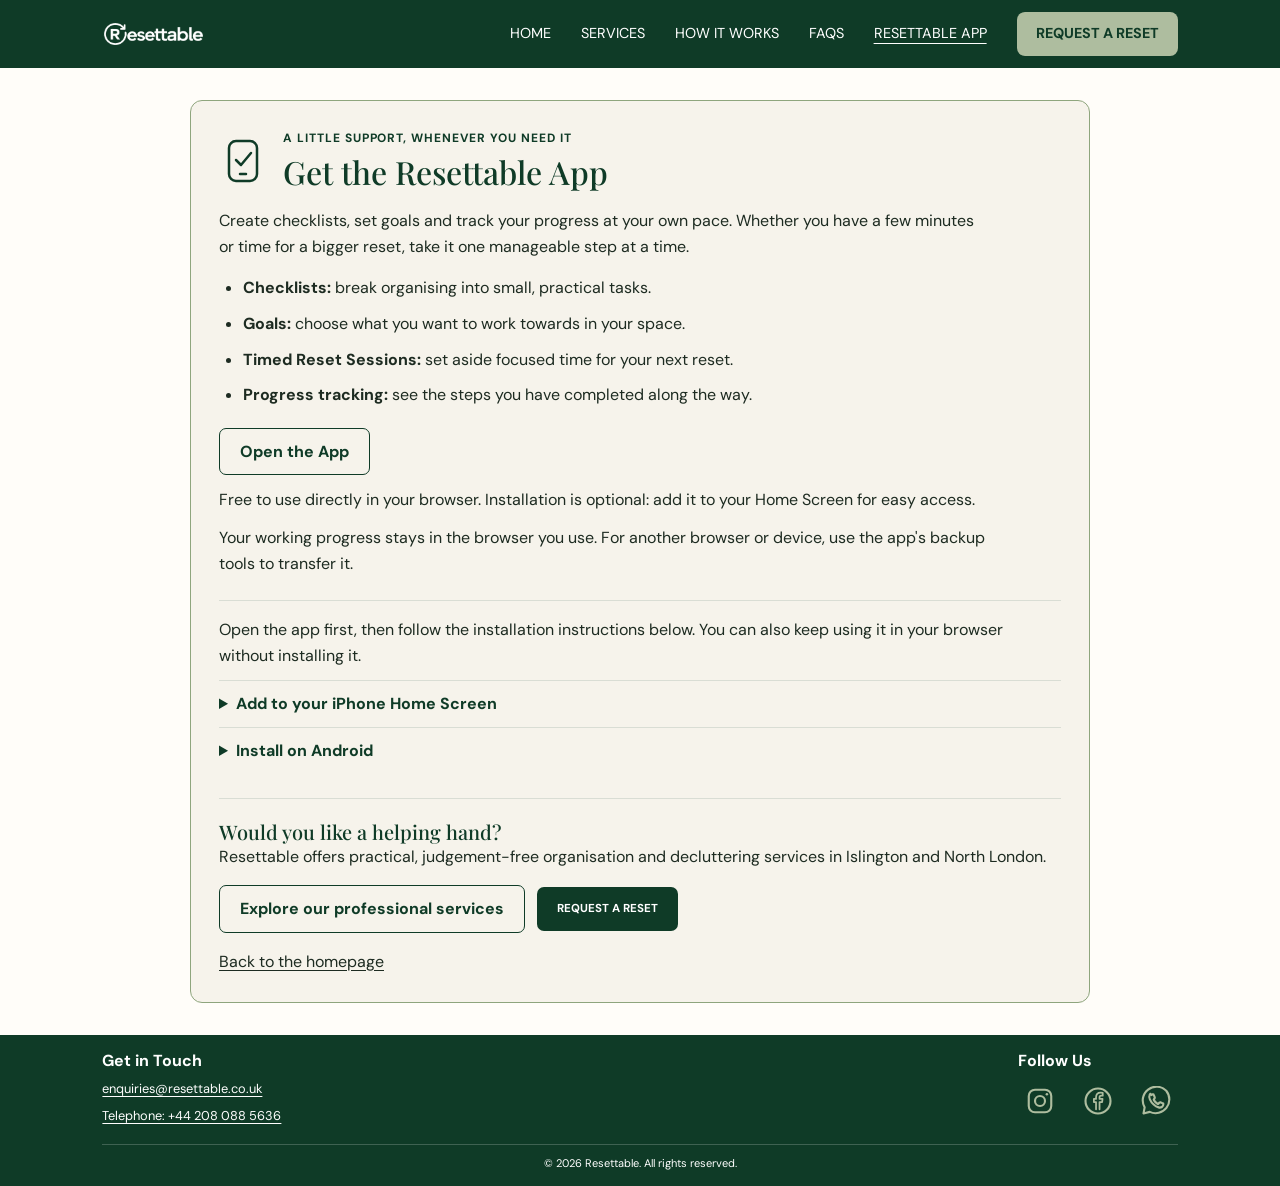
==== get-the-app.html @ 07053a89 "Complete Phase 4 website and app integration Preserve the original services homepage and Formspree e" ====
<!doctype html>
<html lang="en-GB">
<head>
  <meta charset="utf-8">
  <meta name="viewport" content="width=device-width, initial-scale=1">

  <link rel="icon" type="image/png" sizes="48x48" href="favicon-48.png">
  <link rel="icon" type="image/png" sizes="96x96" href="favicon-96.png">
  <link rel="icon" type="image/png" sizes="192x192" href="favicon-192.png">
  <link rel="apple-touch-icon" sizes="180x180" href="apple-touch-icon.png">
  <link rel="icon" type="image/png" href="favicon.png">
  <meta name="description" content="Create checklists, set goals, use timed Reset Sessions and track your progress. Use the free Resettable app in your browser or install it on your phone.">
  <meta name="theme-color" content="#123b27">
  <title>Get the Resettable App | Resettable</title>
  <link rel="canonical" href="https://resettable.co.uk/get-the-app.html">

  <link rel="preconnect" href="https://fonts.googleapis.com">
  <link rel="preconnect" href="https://fonts.gstatic.com" crossorigin>
  <link href="https://fonts.googleapis.com/css2?family=DM+Sans:wght@400;500;600;700&family=Playfair+Display:ital,wght@0,500;1,500&display=swap" rel="stylesheet">
  <link rel="stylesheet" href="styles.css?v=20261101-phase4-final">
  <noscript><style>
    .reveal{opacity:1;transform:none}
    @media(max-width:850px){
      .site-header{flex-wrap:wrap}
      .menu-toggle{display:none !important}
      .site-nav{position:static !important;transform:none !important;visibility:visible !important;pointer-events:auto !important;width:100% !important;max-width:none !important;height:auto !important;padding:12px 0 !important;box-shadow:none !important}
      .site-nav::before{display:none !important}
    }
  </style></noscript>
</head>

<body class="phase4-site page-app">
<a class="site-skip-link" href="#top">Skip to main content</a>
<header class="site-header">
  <a class="brand back-to-top" href="./" aria-label="Resettable home">
    <img src="assets/resettable-future-logo.png" alt="Resettable" class="future-brand-logo">
  </a>

  <button class="menu-toggle" type="button" aria-expanded="false" aria-controls="site-nav">Menu</button>

  <nav class="site-nav" id="site-nav">
    <a href="./">Home</a>
    <a href="./#services">Services</a>
    <a href="./#process">How it works</a>
    <a href="./#faq">FAQs</a>
    <a href="get-the-app.html" aria-current="page">Resettable App</a>
    <a class="nav-button" href="./#request">Request a Reset</a>
  </nav>
</header>
<main id="top" tabindex="-1">
  <section class="app-intro app-page" aria-labelledby="app-page-title">
    <div class="app-intro-heading">
      <svg class="app-intro-icon" viewBox="0 0 48 48" aria-hidden="true" focusable="false">
        <rect x="10" y="4" width="28" height="40" rx="7"></rect>
        <path d="m17 23 5 5 10-12M21 37h6"></path>
      </svg>
      <div>
        <p class="app-intro-eyebrow">A LITTLE SUPPORT, WHENEVER YOU NEED IT</p>
        <h1 id="app-page-title">Get the Resettable App</h1>
      </div>
    </div>
    <p>Create checklists, set goals and track your progress at your own pace. Whether you have a few minutes or time for a bigger reset, take it one manageable step at a time.</p>
    <ul class="app-benefits">
      <li><strong>Checklists:</strong> break organising into small, practical tasks.</li>
      <li><strong>Goals:</strong> choose what you want to work towards in your space.</li>
      <li><strong>Timed Reset Sessions:</strong> set aside focused time for your next reset.</li>
      <li><strong>Progress tracking:</strong> see the steps you have completed along the way.</li>
    </ul>
    <a class="app-intro-button" href="https://sinphz.github.io/resettable-app/">Open the App</a>
    <p>Free to use directly in your browser. Installation is optional: add it to your Home Screen for easy access.</p>
    <p>Your working progress stays in the browser you use. For another browser or device, use the app's backup tools to transfer it.</p>
    <div class="app-intro-install">
      <p class="app-intro-note">Open the app first, then follow the installation instructions below. You can also keep using it in your browser without installing it.</p>
      <details>
        <summary>Add to your iPhone Home Screen</summary>
        <ol>
          <li>Open the Resettable app in Safari.</li>
          <li>Tap Share (or open the relevant browser menu).</li>
          <li>Select Add to Home Screen.</li>
          <li>If available, enable Open as Web App, then tap Add.</li>
        </ol>
      </details>
      <details>
        <summary>Install on Android</summary>
        <ol>
          <li>Open the Resettable app in Chrome.</li>
          <li>Open the three-dot menu.</li>
          <li>Select Install app or Add to Home screen.</li>
          <li>Follow the on-screen instructions.</li>
        </ol>
      </details>
    </div>

    <div class="app-page-services">
      <h2>Would you like a helping hand?</h2>
      <p>Resettable offers practical, judgement-free organisation and decluttering services in Islington and North London.</p>
      <div class="app-intro-actions">
        <a class="app-intro-button" href="./#services">Explore our professional services</a>
        <a class="button dark-button" href="./#request">Request a Reset</a>
      </div>
      <a class="app-home-link" href="./">Back to the homepage</a>
    </div>
  </section>
</main>
<footer class="site-footer site-footer-contact">
  <div class="footer-columns">
    <div class="footer-contact">
      <h2>Get in Touch</h2>
      <p><a href="mailto:enquiries@resettable.co.uk">enquiries@resettable.co.uk</a></p>
      <p><a href="tel:+442080885636">Telephone: +44 208 088 5636</a></p>
    </div>
    <div class="footer-social">
      <h2>Follow Us</h2>
      <div class="social-icons">
        <a href="https://www.instagram.com/resettableco/" target="_blank" rel="noopener" aria-label="Instagram">
          <svg viewBox="0 0 24 24" aria-hidden="true">
            <rect x="3" y="3" width="18" height="18" rx="5"></rect>
            <circle cx="12" cy="12" r="4"></circle>
            <circle class="dot" cx="17.5" cy="6.5" r="1"></circle>
          </svg>
        </a>

        <a href="https://facebook.com/resettable" target="_blank" rel="noopener" aria-label="Facebook">
          <svg viewBox="0 0 24 24" aria-hidden="true">
            <circle cx="12" cy="12" r="10"></circle>
            <g transform="translate(2.1 2.1) scale(0.825)"><path d="M13.5 20v-7h2.5l.4-3h-2.9V8.4c0-.9.3-1.6 1.7-1.6H16.6V4.1c-.6-.1-1.3-.2-2-.2-2.7 0-4.5 1.6-4.5 4.6V10H8v3h2.1v7"></path></g>
          </svg>
        </a>

        <a href="https://wa.me/442080885636" target="_blank" rel="noopener" aria-label="WhatsApp">
          <svg viewBox="0 0 24 24" aria-hidden="true">
            <path d="M20.2 3.8A11 11 0 0 0 2.9 17.1L2 22l5-1.3A11 11 0 0 0 20.2 3.8Z"></path>
            <path d="M8.4 7.2c.2-.4.4-.5.8-.5h.5c.2 0 .4.1.5.4l.8 2c.1.3 0 .5-.1.7l-.6.8c-.2.2-.2.4 0 .7.7 1.2 1.7 2.2 2.9 2.9.3.2.5.2.7 0l.9-1c.2-.2.4-.3.7-.2l2 .9c.3.1.4.3.4.5 0 .4-.2 1.8-1.2 2.4-.7.4-1.6.6-2.6.3-1-.3-2.4-.9-4-2.3-1.4-1.2-2.4-2.7-3-4.1-.6-1.3-.6-2.5-.3-3.2.2-.5.5-1 .6-1.3Z"></path>
          </svg>
        </a>
      </div>
    </div>
  </div>
  <p class="footer-copyright">© 2026 Resettable. All rights reserved.</p>
</footer>

<script src="script.js?v=20261101-phase4-final"></script>
</body>
</html>
---- styles.css ----
:root{
  --deep:#0f3b27;
  --sage:#8ea57d;
  --sage-light:#aebd9f;
  --cream:#f6f3eb;
  --paper:#fffdf9;
  --soft:#f2efe8;
  --ink:#1d2b21;
  --muted:#647066;
  --line:#d9ddd4;
  --shadow:0 14px 36px rgba(29,43,33,.08);
}

*{box-sizing:border-box}
html{scroll-behavior:smooth}
body{margin:0;background:var(--paper);color:var(--ink);font-family:"DM Sans",sans-serif;line-height:1.5}
a{color:inherit;text-decoration:none}
img,svg{display:block}
button,input,select,textarea{font:inherit}
h1,h2,h3,p{margin-top:0}

/* Header */
.site-header{position:sticky;top:0;z-index:50;display:flex;align-items:center;justify-content:space-between;min-height:58px;padding:8px 8vw;background:var(--deep);color:#fff}
.brand-logo{width:82px;height:auto;filter:brightness(0) invert(1)}
.site-nav{display:flex;align-items:center;gap:24px;font-size:.72rem;text-transform:uppercase}
.nav-button{padding:9px 15px;border-radius:8px;background:var(--sage-light);color:var(--deep);font-weight:700}
.menu-toggle{display:none;border:0;background:none;color:#fff;font-weight:700}

/* Hero */
.hero{
  min-height:300px;
  display:flex;
  align-items:center;
  overflow:hidden;
  background:
    linear-gradient(90deg,rgba(246,243,235,.98) 0%,rgba(246,243,235,.95) 28%,rgba(246,243,235,.68) 46%,rgba(246,243,235,.16) 68%,rgba(246,243,235,0) 100%),
    url("hero-banner.jpg") center center / 100% 100% no-repeat;
}
.hero-copy{width:52%;padding-left:8vw;text-align:center}
.hero h1{max-width:470px;margin:0 auto 10px;font-family:"Playfair Display",serif;font-size:1.5rem;font-weight:500;line-height:1.18}
.hero h1 em{color:var(--deep);font-style:italic}
.hero p{max-width:330px;margin:0 auto 18px;font-size:.73rem}
.button{display:inline-flex;align-items:center;justify-content:center;padding:10px 20px;border:0;border-radius:7px;font-size:.72rem;font-weight:700;text-transform:uppercase;cursor:pointer}
.dark-button{background:var(--deep);color:#fff}
.light-button{background:var(--sage-light);color:var(--deep)}

/* Space cards */
.space-cards-wrap{padding:16px 8vw 26px;background:#fff}
.space-cards{display:grid;grid-template-columns:repeat(3,minmax(0,1fr));gap:16px;align-items:stretch}
.space-card{display:flex;flex-direction:column;height:100%;overflow:hidden;border-radius:9px;background:#fff;box-shadow:var(--shadow)}
.space-image{flex:0 0 135px;height:135px;background-position:center;background-size:cover}
.space-image.home{background-image:url("home-card.jpg")}
.space-image.outdoor{background-image:url("outdoor-card.jpg")}
.space-image.workspace{background-image:url("workspaces-card.jpg")}
.space-copy{display:flex;flex:1 1 auto;flex-direction:column;justify-content:center;min-height:88px;padding:13px 14px;background:var(--deep);color:#fff;text-align:center}
.space-copy h2{min-height:2.05em;display:flex;align-items:center;justify-content:center;margin:0 0 5px;color:#fff;font-size:.8rem;text-transform:uppercase}
.space-copy p{margin:0;font-size:.67rem}

/* What Resettable does */
.what-we-do{padding:20px 8vw 26px;background:var(--paper)}
.section-title{margin-bottom:18px;text-align:center}
.section-title.left{text-align:left}
.section-title h2{margin-bottom:0;font-size:.9rem;text-transform:uppercase;letter-spacing:.02em}
.what-grid{display:grid;grid-template-columns:repeat(4,minmax(0,1fr))}
.what-card{padding:10px 22px;text-align:center;border-right:1px solid var(--line)}
.what-card:last-child{border-right:0}
.line-icon{margin-bottom:8px;color:var(--sage);font-size:1.9rem}
.what-card h3{margin-bottom:5px;font-size:.7rem;text-transform:uppercase}
.what-card p{margin-bottom:0;font-size:.63rem}

/* Quick/full */
.reset-levels{padding:14px 8vw 10px;background:#fff}
.reset-level-grid{display:grid;grid-template-columns:repeat(2,minmax(0,1fr));gap:14px}
.reset-level-card{display:grid;grid-template-columns:54px 1fr;align-items:center;gap:15px;min-height:110px;padding:18px 22px;border:1.5px solid var(--sage);border-radius:8px;background:#fff}
.reset-level-icon{color:var(--sage);font-size:1.8rem;text-align:center}
.reset-level-card span{display:inline-block;margin-bottom:9px;padding:3px 11px;border-radius:999px;background:var(--sage);color:#fff;font-size:.63rem;font-weight:700;text-transform:uppercase}
.reset-level-card p{margin-bottom:0;font-size:.65rem}

/* CTA */
.cta-strip{display:grid;grid-template-columns:46px 1fr auto;align-items:center;gap:16px;margin:12px 8vw 0;padding:14px 22px;border-radius:8px;background:var(--deep);color:#fff}
.cta-icon{color:var(--sage-light);font-size:1.5rem;text-align:center}
.cta-strip h2{margin-bottom:2px;color:#fff;font-size:1rem;text-transform:uppercase}
.cta-strip p{margin-bottom:0;font-size:.65rem}

/* Process + FAQ */
.process-faq-wrap{display:grid;grid-template-columns:1.65fr .8fr;gap:28px;padding:24px 8vw 28px}
.process-steps{display:grid;grid-template-columns:repeat(4,minmax(0,1fr));gap:14px}
.process-step{display:grid;grid-template-columns:28px 1fr;gap:9px;align-items:start}
.process-step>span{display:grid;place-items:center;width:28px;height:28px;border-radius:50%;background:var(--sage);color:#fff;font-size:.67rem;font-weight:700}
.process-step h3{margin-bottom:3px;font-size:.63rem;text-transform:uppercase}
.process-step p{margin-bottom:0;font-size:.58rem}
.faq-column{padding-left:20px;border-left:1px solid var(--line)}
.faq-list details{padding:9px 0;border-top:1px solid var(--line)}
.faq-list details:last-child{border-bottom:1px solid var(--line)}
.faq-list summary{display:flex;justify-content:space-between;gap:10px;list-style:none;cursor:pointer;font-size:.62rem;font-weight:600}
.faq-list summary::-webkit-details-marker{display:none}
.faq-list summary::after{content:"⌄";color:var(--sage)}
.faq-list p{margin:7px 0 0;color:var(--muted);font-size:.58rem}

/* About + request */
.about-request{display:grid;grid-template-columns:1fr 1px 1fr;gap:30px;margin:0 8vw 16px;padding:26px 34px;border-radius:9px;background:var(--soft)}
.section-divider{background:var(--line)}
.eyebrow{margin-bottom:8px;font-size:.67rem;font-weight:700;text-transform:uppercase}
.about-panel h2{margin-bottom:10px;font-size:1rem}
.about-panel>p:not(.eyebrow){max-width:520px;color:var(--muted);font-size:.65rem}
.about-badges{display:flex;gap:28px;flex-wrap:wrap;margin-top:30px}
.badge{display:flex;gap:8px;align-items:flex-start;color:var(--deep);font-size:.63rem;font-weight:700;text-transform:uppercase}
.location-icon{width:18px;height:18px;flex:0 0 18px;fill:none;stroke:var(--deep);stroke-width:1.8;stroke-linecap:round;stroke-linejoin:round}
.request-intro{margin-bottom:14px;font-size:.63rem}
.reset-form{display:grid;gap:8px}
.form-row{display:grid;grid-template-columns:repeat(2,minmax(0,1fr));gap:8px}
.reset-form label{display:grid;gap:4px}
.reset-form label span{font-size:.54rem}
.reset-form input,.reset-form select,.reset-form textarea{width:100%;padding:7px 8px;border:1px solid var(--line);border-radius:3px;background:#fff;color:var(--ink);font-size:.62rem}
.submit-button{justify-self:start;margin-top:3px}
.social-icons{display:flex;gap:14px;margin-top:12px}
.social-icons a{display:grid;place-items:center;width:30px;height:30px}
.social-icons svg{width:30px;height:30px;fill:none;stroke:var(--deep);stroke-width:1.7;stroke-linecap:round;stroke-linejoin:round}
.social-icons .dot{fill:var(--deep);stroke:none}

/* Footer */
.site-footer{padding:11px 8vw;background:var(--deep);color:#fff;text-align:center}
.site-footer p{margin:0;font-size:.6rem}


/* Animation */
.reveal{opacity:0;transform:translateY(10px);transition:opacity .45s ease,transform .45s ease}
.reveal.visible{opacity:1;transform:none}

/* Tablet */
@media(max-width:850px){
  .site-nav{display:none;position:absolute;top:58px;left:0;right:0;flex-direction:column;align-items:flex-start;gap:12px;padding:16px 6vw;background:var(--deep)}
  .site-nav.open{display:flex}
  .menu-toggle{display:block}

  .hero{
    min-height:260px;
    background:
      linear-gradient(90deg,rgba(246,243,235,.98) 0%,rgba(246,243,235,.95) 30%,rgba(246,243,235,.66) 50%,rgba(246,243,235,.16) 72%,rgba(246,243,235,0) 100%),
      url("hero-banner.jpg") center center / 100% 100% no-repeat;
  }
  .hero-copy{width:55%;padding-left:6vw}
  .hero h1{font-size:1.34rem}
  .hero p{font-size:.66rem}

  .space-cards{grid-template-columns:repeat(3,minmax(0,1fr));gap:11px}
  .space-image{flex-basis:115px;height:115px}
  .space-copy{min-height:98px;padding:12px 10px 14px}
  .space-copy h2{font-size:.68rem}
  .space-copy p{font-size:.60rem;line-height:1.28}

  .what-grid{grid-template-columns:repeat(2,minmax(0,1fr))}
  .what-card{min-height:145px;padding:20px 16px;border-right:0;border-bottom:1px solid var(--line)}
  .what-card:nth-child(odd){border-right:1px solid var(--line)}
  .what-card:nth-last-child(-n+2){border-bottom:0}

  .process-faq-wrap{grid-template-columns:1fr}
  .faq-column{padding-left:0;border-left:0}
  .process-steps{grid-template-columns:repeat(2,minmax(0,1fr))}
  .about-request{grid-template-columns:1fr}
  .section-divider{width:100%;height:1px}
}

/* Phone */
@media(max-width:560px){
  .site-header{padding:8px 5vw}
  .brand-logo{width:76px}

  .hero{
    min-height:225px;
    background:
      linear-gradient(90deg,rgba(246,243,235,.98) 0%,rgba(246,243,235,.94) 34%,rgba(246,243,235,.62) 58%,rgba(246,243,235,.14) 80%,rgba(246,243,235,0) 100%),
      url("hero-banner.jpg") center center / 100% 100% no-repeat;
  }
  .hero-copy{width:58%;padding-left:5vw}
  .hero h1{max-width:235px;font-size:1.02rem;line-height:1.18}
  .hero p{max-width:205px;font-size:.56rem}
  .hero .button{padding:8px 13px;font-size:.6rem}

  .space-cards-wrap{padding-left:4vw;padding-right:4vw}
  .space-cards{grid-template-columns:repeat(3,minmax(0,1fr));gap:6px}
  .space-image{flex-basis:82px;height:82px}
  .space-copy{min-height:138px;padding:10px 7px 12px}
  .space-copy h2{min-height:2.35em;font-size:.52rem;line-height:1.12}
  .space-copy p{font-size:.46rem;line-height:1.28}

  .what-grid{grid-template-columns:repeat(4,minmax(0,1fr))}
  .what-card{min-height:auto;padding:7px 4px;border-right:1px solid var(--line);border-bottom:0}
  .what-card:last-child{border-right:0}
  .line-icon{font-size:1.3rem}
  .what-card h3{font-size:.5rem}
  .what-card p{font-size:.45rem;line-height:1.25}

  .reset-levels{padding-left:5vw;padding-right:5vw}
  .reset-level-grid{grid-template-columns:1fr}
  .reset-level-card{grid-template-columns:40px 1fr;min-height:auto;padding:14px 16px}

  .cta-strip{grid-template-columns:34px 1fr;margin-left:5vw;margin-right:5vw}
  .cta-strip .button{grid-column:1/-1;width:100%}

  .process-faq-wrap{padding-left:5vw;padding-right:5vw}
  .process-steps{grid-template-columns:repeat(2,minmax(0,1fr))}

  .about-request{margin-left:5vw;margin-right:5vw;padding:22px 20px}
  .form-row{grid-template-columns:1fr}
}

/* Dark mode */
@media(prefers-color-scheme:dark){
  :root{
    --deep:#0d2e1f;
    --sage:#9caf8c;
    --sage-light:#b9c8ab;
    --cream:#20271f;
    --paper:#171d18;
    --soft:#222a22;
    --ink:#f2efe8;
    --muted:#bdc5bb;
    --line:#374137;
  }
  body{color-scheme:dark}
  .site-header{background:var(--deep)}
  .hero{
    background:
      linear-gradient(90deg,rgba(32,39,31,.98) 0%,rgba(32,39,31,.94) 28%,rgba(32,39,31,.64) 46%,rgba(32,39,31,.16) 68%,rgba(32,39,31,0) 100%),
      url("hero-banner.jpg") center center / 100% 100% no-repeat;
  }
  .space-cards-wrap,.reset-levels{background:var(--paper)}
  .space-card{background:var(--paper)}
  .what-we-do{background:var(--paper)}
  .reset-level-card{background:var(--paper)}
  .process-faq-wrap{background:var(--paper)}
  .about-request{background:var(--soft)}
  .reset-form input,.reset-form select,.reset-form textarea{background:#f3f0e8;color:#1d2b21}
  .location-icon{stroke:var(--sage-light)}
  .social-icons svg{stroke:var(--sage-light)}
  .social-icons .dot{fill:var(--sage-light)}
}


/* Final section-order refinement */
.space-cards-wrap > .section-title,
.reset-levels > .section-title,
.what-we-do > .section-title{
  margin-bottom:18px;
}

.about-panel > p:not(.eyebrow){
  margin-bottom:10px;
}


/* Final About cleanup */
.about-signoff{
  margin-top:14px;
  color:var(--deep) !important;
  font-weight:700;
  font-size:.68rem !important;
}

@media(prefers-color-scheme:dark){
  .about-signoff{
    color:var(--sage-light) !important;
  }
}


/* Keep the About message calm and compact */
.about-panel h2{
  font-size:.82rem !important;
  line-height:1.35 !important;
  max-width:440px;
  margin-bottom:10px;
}

@media(max-width:850px){
  .about-panel h2{
    font-size:.78rem !important;
  }
}

@media(max-width:560px){
  .about-panel h2{
    font-size:.74rem !important;
    line-height:1.35 !important;
  }
}


/* Final About intro: same size as the sentence beneath it, but bold */
.about-panel h2{
  font-family:"DM Sans",sans-serif !important;
  font-size:.65rem !important;
  line-height:1.5 !important;
  font-weight:700 !important;
  max-width:520px !important;
  margin-bottom:10px !important;
}

@media(max-width:850px){
  .about-panel h2{
    font-size:.65rem !important;
  }
}

@media(max-width:560px){
  .about-panel h2{
    font-size:.65rem !important;
    line-height:1.5 !important;
  }
}


/* ===== FINAL RESPONSIVE HERO IMAGES =====
   Desktop stays exactly as it is.
   Tablet and phone use their own clean, text-free hero images so CSS no longer
   has to crop/zoom the desktop image.
*/

/* User's final About preference: same size/weight/colour as the following sentence */
.about-panel h2{
  color:var(--muted) !important;
  font-weight:400 !important;
}

/* Tablet only */
@media (min-width:561px) and (max-width:850px){
  .hero{
    background:
      linear-gradient(90deg,
        rgba(246,243,235,.98) 0%,
        rgba(246,243,235,.95) 29%,
        rgba(246,243,235,.68) 48%,
        rgba(246,243,235,.16) 70%,
        rgba(246,243,235,0) 100%),
      url("hero-tablet.jpg") center center / cover no-repeat !important;
  }
}

/* Phone only */
@media (max-width:560px){
  .hero{
    background:
      linear-gradient(90deg,
        rgba(246,243,235,.98) 0%,
        rgba(246,243,235,.95) 34%,
        rgba(246,243,235,.66) 55%,
        rgba(246,243,235,.16) 77%,
        rgba(246,243,235,0) 100%),
      url("hero-mobile.jpg") center center / cover no-repeat !important;
  }
}

/* Matching dark-mode treatments */
@media (prefers-color-scheme:dark) and (min-width:561px) and (max-width:850px){
  .hero{
    background:
      linear-gradient(90deg,
        rgba(32,39,31,.98) 0%,
        rgba(32,39,31,.94) 29%,
        rgba(32,39,31,.66) 48%,
        rgba(32,39,31,.16) 70%,
        rgba(32,39,31,0) 100%),
      url("hero-tablet.jpg") center center / cover no-repeat !important;
  }
}

@media (prefers-color-scheme:dark) and (max-width:560px){
  .hero{
    background:
      linear-gradient(90deg,
        rgba(32,39,31,.98) 0%,
        rgba(32,39,31,.94) 34%,
        rgba(32,39,31,.64) 55%,
        rgba(32,39,31,.16) 77%,
        rgba(32,39,31,0) 100%),
      url("hero-mobile.jpg") center center / cover no-repeat !important;
  }
}


/* Quick / Full Reset cards are clickable */
.reset-choice-link{
  color:inherit;
  cursor:pointer;
  transition:transform .2s ease, box-shadow .2s ease, background .2s ease;
}

.reset-choice-link:hover,
.reset-choice-link:focus-visible{
  transform:translateY(-3px);
  box-shadow:var(--shadow);
  outline:none;
}


/* ==========================================================
   RESETTABLE — LAUNCH POLISH
   ========================================================== */

/* 2. Desktop + tablet: all 3 space cards and image areas match exactly */
@media (min-width:561px) {
  .space-cards{
    align-items:stretch !important;
    grid-auto-rows:1fr !important;
  }

  .space-card{
    display:flex !important;
    flex-direction:column !important;
    height:100% !important;
  }

  .space-image{
    flex:0 0 135px !important;
    height:135px !important;
    min-height:135px !important;
  }

  .space-copy{
    flex:1 1 auto !important;
    min-height:104px !important;
    display:flex !important;
    flex-direction:column !important;
    justify-content:center !important;
  }

  .space-copy h2{
    min-height:2.2em !important;
    display:flex !important;
    align-items:center !important;
    justify-content:center !important;
  }
}

@media (min-width:561px) and (max-width:850px) {
  .space-image{
    flex-basis:115px !important;
    height:115px !important;
    min-height:115px !important;
  }

  .space-copy{
    min-height:112px !important;
  }

  .space-copy h2{
    min-height:2.35em !important;
  }
}

/* 3. Dark mode: trust/location details must remain visible */
@media (prefers-color-scheme:dark) {
  .about-badges,
  .about-badges .badge,
  .about-badges .badge span{
    color:var(--sage-light) !important;
  }

  .location-icon{
    stroke:var(--sage-light) !important;
  }
}

/* 4. Phone: use a much wider, pulled-back hero composition */
@media (max-width:560px) {
  .hero{
    background:
      linear-gradient(90deg,
        rgba(246,243,235,.98) 0%,
        rgba(246,243,235,.95) 34%,
        rgba(246,243,235,.64) 56%,
        rgba(246,243,235,.14) 78%,
        rgba(246,243,235,0) 100%),
      url("hero-mobile.jpg") center center / cover no-repeat !important;
  }
}

@media (prefers-color-scheme:dark) and (max-width:560px) {
  .hero{
    background:
      linear-gradient(90deg,
        rgba(32,39,31,.98) 0%,
        rgba(32,39,31,.94) 34%,
        rgba(32,39,31,.62) 56%,
        rgba(32,39,31,.14) 78%,
        rgba(32,39,31,0) 100%),
      url("hero-mobile.jpg") center center / cover no-repeat !important;
  }
}


/* ==========================================================
   FINAL DROP-IN OVERRIDES
   ========================================================== */

/* Final card images: full-width, matching, with the small white nip */
.space-image{
  background-size:cover !important;
  background-position:center !important;
  background-repeat:no-repeat !important;
  border-top:6px solid #fff !important;
}
.space-image.home{background-image:url("home-card.jpg") !important;}
.space-image.outdoor{background-image:url("outdoor-card.jpg") !important;}
.space-image.workspace{background-image:url("workspaces-card.jpg") !important;}

/* Desktop card images: show the new 2:1 images at their intended proportion */
@media (min-width:851px){
  .space-image{
    width:100% !important;
    height:auto !important;
    min-height:0 !important;
    flex:0 0 auto !important;
    aspect-ratio:2 / 1 !important;
  }
}

/* Tablet stays on the hero composition that already looked right */
@media (min-width:561px) and (max-width:850px){
  .hero{
    background:
      linear-gradient(90deg,
        rgba(246,243,235,.98) 0%,
        rgba(246,243,235,.95) 29%,
        rgba(246,243,235,.68) 48%,
        rgba(246,243,235,.16) 70%,
        rgba(246,243,235,0) 100%),
      url("hero-tablet.jpg") center center / cover no-repeat !important;
  }
}

/* Desktop matched to tablet scale */
@media (min-width:851px){
  .hero{
    background:
      linear-gradient(90deg,
        rgba(246,243,235,.98) 0%,
        rgba(246,243,235,.94) 31%,
        rgba(246,243,235,.62) 50%,
        rgba(246,243,235,.12) 70%,
        rgba(246,243,235,0) 100%),
      url("hero-desktop.jpg") center center / cover no-repeat !important;
  }
}

/* Final phone hero: same scale, more breathing room on right */
@media (max-width:560px){
  .hero{
    background:
      linear-gradient(90deg,
        rgba(246,243,235,.98) 0%,
        rgba(246,243,235,.94) 35%,
        rgba(246,243,235,.58) 57%,
        rgba(246,243,235,.08) 78%,
        rgba(246,243,235,0) 100%),
      url("hero-mobile.jpg") center center / cover no-repeat !important;
  }
}

/* Dark-mode hero variants */
@media (prefers-color-scheme:dark) and (min-width:851px){
  .hero{
    background:
      linear-gradient(90deg,
        rgba(32,39,31,.98) 0%,
        rgba(32,39,31,.94) 31%,
        rgba(32,39,31,.62) 50%,
        rgba(32,39,31,.12) 70%,
        rgba(32,39,31,0) 100%),
      url("hero-desktop.jpg") center center / cover no-repeat !important;
  }
}
@media (prefers-color-scheme:dark) and (min-width:561px) and (max-width:850px){
  .hero{
    background:
      linear-gradient(90deg,
        rgba(32,39,31,.98) 0%,
        rgba(32,39,31,.94) 29%,
        rgba(32,39,31,.66) 48%,
        rgba(32,39,31,.16) 70%,
        rgba(32,39,31,0) 100%),
      url("hero-tablet.jpg") center center / cover no-repeat !important;
  }
}
@media (prefers-color-scheme:dark) and (max-width:560px){
  .hero{
    background:
      linear-gradient(90deg,
        rgba(32,39,31,.98) 0%,
        rgba(32,39,31,.94) 35%,
        rgba(32,39,31,.58) 57%,
        rgba(32,39,31,.08) 78%,
        rgba(32,39,31,0) 100%),
      url("hero-mobile.jpg") center center / cover no-repeat !important;
  }
}

/* Proper Create Spaces icon — simple plant/pot, no font/emoji glyph */
.create-spaces-icon{
  position:relative;
  width:38px;
  height:38px;
  margin:0 auto 8px;
}
.create-spaces-icon::before{
  content:"";
  position:absolute;
  left:12px;
  bottom:2px;
  width:14px;
  height:12px;
  border:2px solid var(--sage);
  border-top:0;
  border-radius:0 0 3px 3px;
}
.create-spaces-icon::after{
  content:"";
  position:absolute;
  left:18px;
  bottom:14px;
  width:2px;
  height:15px;
  background:var(--sage);
  transform-origin:bottom center;
  box-shadow:-6px -5px 0 -1px var(--sage),6px -9px 0 -1px var(--sage);
}

/* Dark-mode trust text stays visible */
@media (prefers-color-scheme:dark){
  .about-badges,
  .about-badges .badge,
  .about-badges .badge span{
    color:var(--sage-light) !important;
  }
  .location-icon{
    stroke:var(--sage-light) !important;
  }
}

/* Final About intro preference: calm, same tone as body copy */
.about-panel h2{
  color:var(--muted) !important;
  font-weight:400 !important;
  font-family:"DM Sans",sans-serif !important;
  font-size:.65rem !important;
  line-height:1.5 !important;
  max-width:520px !important;
}


/* ==========================================================
   BODY COPY SIZE REFINEMENT
   Headings, subheadings, buttons, header and footer unchanged.
   ========================================================== */
.hero p{font-size:.88rem !important;line-height:1.55 !important;}
.space-copy p{font-size:.78rem !important;line-height:1.45 !important;}
.what-card p{font-size:.78rem !important;line-height:1.45 !important;}
.reset-level-card p{font-size:.78rem !important;line-height:1.5 !important;}
.cta-strip p{font-size:.76rem !important;line-height:1.45 !important;}
.process-step p{font-size:.76rem !important;line-height:1.45 !important;}
.faq-list p{font-size:.76rem !important;line-height:1.5 !important;}
.about-panel > p:not(.eyebrow){font-size:.76rem !important;line-height:1.55 !important;}
.request-intro{font-size:.74rem !important;line-height:1.5 !important;}
.reset-form label span{font-size:.68rem !important;}
.reset-form input,.reset-form select,.reset-form textarea{font-size:.74rem !important;}
@media (min-width:561px) and (max-width:850px){
  .hero p{font-size:.84rem !important;}
  .space-copy p,.what-card p,.reset-level-card p{font-size:.76rem !important;}
  .process-step p,.faq-list p,.about-panel > p:not(.eyebrow){font-size:.74rem !important;}
}
@media (max-width:560px){
  .hero p{font-size:.76rem !important;}
  .space-copy p{font-size:.60rem !important;line-height:1.35 !important;}
  .what-card p{font-size:.58rem !important;line-height:1.35 !important;}
  .reset-level-card p{font-size:.72rem !important;line-height:1.45 !important;}
  .cta-strip p{font-size:.70rem !important;}
  .process-step p{font-size:.68rem !important;line-height:1.4 !important;}
  .faq-list p{font-size:.70rem !important;line-height:1.48 !important;}
  .about-panel > p:not(.eyebrow){font-size:.70rem !important;line-height:1.5 !important;}
  .request-intro{font-size:.70rem !important;}
  .reset-form label span{font-size:.66rem !important;}
  .reset-form input,.reset-form select,.reset-form textarea{font-size:.72rem !important;}
}

/* FINAL TYPOGRAPHY HIERARCHY FIX */
.process-step h3{font-size:.78rem!important;line-height:1.3!important;font-weight:700!important}
.process-step p{font-size:.76rem!important;line-height:1.45!important;font-weight:400!important}
.about-panel h2,.about-panel>p:not(.eyebrow){font-family:"DM Sans",sans-serif!important;font-size:.76rem!important;line-height:1.55!important;font-weight:400!important;color:var(--muted)!important}
.about-panel .reassurance,.about-panel strong{font-weight:700!important;color:var(--ink)!important}
@media (min-width:561px) and (max-width:850px){
.process-step h3{font-size:.76rem!important}
.process-step p,.about-panel h2,.about-panel>p:not(.eyebrow){font-size:.74rem!important}
}
@media (max-width:560px){
.process-step h3{font-size:.72rem!important}
.process-step p{font-size:.68rem!important}
.about-panel h2,.about-panel>p:not(.eyebrow){font-size:.70rem!important;line-height:1.5!important}
}

/* About Resettable — quieter supporting copy */
.about-panel h2,
.about-panel > p:not(.eyebrow) {
    font-size: 0.68rem !important;
    line-height: 1.55 !important;
}

@media (max-width: 560px) {
    .about-panel h2,
    .about-panel > p:not(.eyebrow) {
        font-size: 0.64rem !important;
    }
}

/* How It Works — smaller supporting text */
.process-step h3 {
    font-size: 0.68rem !important;
    line-height: 1.3 !important;
    font-weight: 700 !important;
}

.process-step p {
    font-size: 0.64rem !important;
    line-height: 1.45 !important;
}

/* Phone */
@media (max-width: 560px) {
    .process-step h3 {
        font-size: 0.64rem !important;
    }

    .process-step p {
        font-size: 0.60rem !important;
    }
}

/* Restore original smaller sizing */

/* Hero supporting sentence */
.hero p {
    font-size: 0.72rem !important;
    line-height: 1.5 !important;
}

/* Home / Outdoor / Workspaces descriptions */
.space-copy p {
    font-size: 0.62rem !important;
    line-height: 1.4 !important;
}

/* Tablet */
@media (min-width: 561px) and (max-width: 850px) {
    .hero p {
        font-size: 0.70rem !important;
    }

    .space-copy p {
        font-size: 0.60rem !important;
    }
}

/* Phone */
@media (max-width: 560px) {
    .hero p {
        font-size: 0.68rem !important;
    }

    .space-copy p {
        font-size: 0.56rem !important;
    }
}

/* PHONE — align What We Can Help With icons and titles */
@media (max-width: 560px) {

  .what-card .line-icon,
  .what-card .create-spaces-icon {
    height: 26px !important;
    min-height: 26px !important;
    margin: 0 auto 8px !important;
  }

  .create-spaces-icon {
    width: 24px !important;
    transform: scale(0.62) !important;
    transform-origin: center top !important;
  }

  .what-card h3 {
    margin-top: 0 !important;
  }
}

/* PHONE — make What We Can Help With a clean 2 x 2 grid */
@media (max-width: 560px) {

  .what-grid {
    grid-template-columns: repeat(2, minmax(0, 1fr)) !important;
  }

  .what-card {
    min-height: 170px !important;
    padding: 18px 12px !important;
    border-right: 0 !important;
    border-bottom: 1px solid var(--line) !important;
  }

  .what-card:nth-child(odd) {
    border-right: 1px solid var(--line) !important;
  }

  .what-card:nth-last-child(-n+2) {
    border-bottom: 0 !important;
  }

  .what-card h3 {
    font-size: .68rem !important;
    line-height: 1.25 !important;
    min-height: 2.5em !important;
    display: flex !important;
    align-items: center !important;
    justify-content: center !important;
  }

  .what-card p {
    font-size: .66rem !important;
    line-height: 1.4 !important;
    max-width: 170px !important;
    margin: 0 auto !important;
  }

  .what-card .line-icon,
  .what-card .create-spaces-icon {
    margin-bottom: 10px !important;
  }
}

/* =========================================
   FINAL MOBILE WHAT-WE-CAN-HELP-WITH LAYOUT
   ========================================= */

@media screen and (max-width: 560px) {

  .what-we-do .what-grid {
    display: grid !important;
    grid-template-columns: 1fr 1fr !important;
    width: 100% !important;
    gap: 0 !important;
  }

  .what-we-do .what-card {
    width: auto !important;
    min-width: 0 !important;
    min-height: 165px !important;
    padding: 18px 12px !important;
    border-right: 0 !important;
    border-bottom: 1px solid var(--line) !important;
  }

  .what-we-do .what-card:nth-child(odd) {
    border-right: 1px solid var(--line) !important;
  }

  .what-we-do .what-card:nth-child(3),
  .what-we-do .what-card:nth-child(4) {
    border-bottom: 0 !important;
  }

  .what-we-do .what-card h3 {
    min-height: 2.4em !important;
    margin: 8px 0 8px !important;
    font-size: 0.68rem !important;
    line-height: 1.2 !important;
    display: flex !important;
    align-items: center !important;
    justify-content: center !important;
  }

  .what-we-do .what-card p {
    max-width: 160px !important;
    margin: 0 auto !important;
    font-size: 0.66rem !important;
    line-height: 1.4 !important;
  }
}

/* PHONE LANDSCAPE — return to one row of four */
@media screen and (max-height: 560px) and (orientation: landscape) {

  .what-we-do .what-grid {
    display: grid !important;
    grid-template-columns: repeat(4, 1fr) !important;
    width: 100% !important;
  }

  .what-we-do .what-card {
    width: auto !important;
    min-width: 0 !important;
    min-height: 190px !important;
    padding: 18px 10px !important;

    border-bottom: 0 !important;
    border-right: 1px solid var(--line) !important;
  }

  .what-we-do .what-card:last-child {
    border-right: 0 !important;
  }

  .what-we-do .what-card h3 {
    font-size: 0.62rem !important;
    line-height: 1.2 !important;
    min-height: 2.4em !important;
  }

  .what-we-do .what-card p {
    font-size: 0.60rem !important;
    line-height: 1.4 !important;
    max-width: 150px !important;
  }
}

/* =========================================
   ALIGN SERVICE CARD TEXT — PHONE + TABLET
   ========================================= */

@media screen and (max-width: 850px) {

  /* Give every card title the same vertical space */
  .space-copy h3 {
    min-height: 2.4em !important;
    display: flex !important;
    align-items: center !important;
    justify-content: center !important;
    margin: 0 0 8px !important;
  }

  /* Make every description begin at the same height */
  .space-copy p {
    margin: 0 auto !important;
    width: 100% !important;
  }
}

/* Tablet — keep Workspaces & Organisations on one line */
@media screen and (min-width: 561px) and (max-width: 850px) {

  .space-copy h3 {
    white-space: nowrap !important;
  }

  .space-card:nth-child(3) .space-copy p {
    max-width: 95% !important;
  }
}

/* Phone */
@media screen and (max-width: 560px) {

  .space-copy h3 {
    min-height: 2.6em !important;
  }
}

/* FAQ answers — smaller than the questions */
.faq-list details p {
  font-size: 0.66rem !important;
  line-height: 1.5 !important;
  color: var(--muted) !important;
}

/* Tablet */
@media (min-width: 561px) and (max-width: 850px) {
  .faq-list details p {
    font-size: 0.64rem !important;
  }
}

/* Phone */
@media (max-width: 560px) {
  .faq-list details p {
    font-size: 0.62rem !important;
  }
}

/* Phone — improve Outdoor description wrapping */
@media screen and (max-width: 560px) {

  .space-card:nth-child(2) .space-copy p {
    width: 110% !important;
    max-width: none !important;
    margin-left: -5% !important;
    margin-right: -5% !important;
  }
}

/* PHONE ONLY — tidy What We Can Help With text wrapping */
@media screen and (max-width: 560px) {

  .what-we-do .what-card p {
    width: 92% !important;
    max-width: 220px !important;
    margin-left: auto !important;
    margin-right: auto !important;
    line-height: 1.4 !important;
  }

  /* Create Spaces gets slightly more room */
  .what-we-do .what-card:nth-child(3) p {
    width: 98% !important;
    max-width: 240px !important;
  }
}

/* PHONE LANDSCAPE — align all four help headings */
@media screen and (max-height: 560px) and (orientation: landscape) {

  .what-we-do .what-card h3 {
    height: 42px !important;
    min-height: 42px !important;
    margin: 12px 0 10px !important;

    display: flex !important;
    align-items: center !important;
    justify-content: center !important;
  }

  .what-we-do .what-card p {
    margin-top: 0 !important;
  }
}

/* ==========================================================
   PHONE — FINAL HEADING ALIGNMENT
   ========================================================== */

@media screen and (max-width: 560px) {

  /* -----------------------------------------
     HOME / OUTDOOR / WORKSPACES
     ----------------------------------------- */

  .space-copy h2 {
    height: 42px !important;
    min-height: 42px !important;

    display: flex !important;
    align-items: center !important;
    justify-content: center !important;

    margin: 0 0 8px !important;
    line-height: 1.15 !important;
  }

  .space-copy p {
    margin-top: 0 !important;
  }


  /* -----------------------------------------
     WHAT WE CAN HELP WITH
     ----------------------------------------- */

  /* Every icon gets exactly the same space */
  .what-card .line-icon,
  .what-card .create-spaces-icon {
    width: 30px !important;
    height: 30px !important;
    min-height: 30px !important;

    margin: 0 auto 12px !important;

    display: block !important;
  }

  /* Keep custom Create Spaces icon visually smaller */
  .what-card .create-spaces-icon {
    transform: scale(0.65) !important;
    transform-origin: center center !important;
  }

  /* Every heading gets the same vertical area */
  .what-card h3 {
    height: 46px !important;
    min-height: 46px !important;

    display: flex !important;
    align-items: center !important;
    justify-content: center !important;

    margin: 0 0 10px !important;
    line-height: 1.2 !important;
  }

  /* Descriptions all begin from the same level */
  .what-card p {
    margin-top: 0 !important;
  }
}

/* ==========================================================
   PHONE — FINAL HEADING ALIGNMENT
   ========================================================== */

@media screen and (max-width: 560px) {

  /* -----------------------------------------
     HOME / OUTDOOR / WORKSPACES
     ----------------------------------------- */

  .space-copy h2 {
    height: 42px !important;
    min-height: 42px !important;

    display: flex !important;
    align-items: center !important;
    justify-content: center !important;

    margin: 0 0 8px !important;
    line-height: 1.15 !important;
  }

  .space-copy p {
    margin-top: 0 !important;
  }


  /* -----------------------------------------
     WHAT WE CAN HELP WITH
     ----------------------------------------- */

  /* Every icon gets exactly the same space */
  .what-card .line-icon,
  .what-card .create-spaces-icon {
    width: 30px !important;
    height: 30px !important;
    min-height: 30px !important;

    margin: 0 auto 12px !important;

    display: block !important;
  }

  /* Keep custom Create Spaces icon visually smaller */
  .what-card .create-spaces-icon {
    transform: scale(0.65) !important;
    transform-origin: center center !important;
  }

  /* Every heading gets the same vertical area */
  .what-card h3 {
    height: 46px !important;
    min-height: 46px !important;

    display: flex !important;
    align-items: center !important;
    justify-content: center !important;

    margin: 0 0 10px !important;
    line-height: 1.2 !important;
  }

  /* Descriptions all begin from the same level */
  .what-card p {
    margin-top: 0 !important;
  }
}

/* ==========================================================
   FINAL RESPONSIVE ALIGNMENT
   PHONE + TABLET
   ========================================================== */

@media screen and (max-width: 1200px) {

  /* ========================================================
     HOME / OUTDOOR / WORKSPACES & ORGANISATIONS
     ======================================================== */

  .space-copy {
    display: grid !important;
    grid-template-rows: 44px auto !important;
    align-content: center !important;
  }

  .space-copy h2 {
    grid-row: 1 !important;

    width: 100% !important;
    height: 44px !important;
    min-height: 44px !important;

    display: flex !important;
    align-items: center !important;
    justify-content: center !important;

    margin: 0 !important;
    padding: 0 !important;

    line-height: 1.15 !important;
    text-align: center !important;
  }

  .space-copy p {
    grid-row: 2 !important;

    margin: 0 auto !important;
    padding: 0 !important;

    align-self: start !important;
    text-align: center !important;
  }


  /* ========================================================
     WHAT WE CAN HELP WITH
     ======================================================== */

  .what-card {
    display: grid !important;

    /*
      Every card gets exactly:
      1. icon area
      2. heading area
      3. description area
    */
    grid-template-rows: 42px 50px auto !important;

    align-content: start !important;
  }

  /* Normal icons */
  .what-card .line-icon {
    grid-row: 1 !important;

    width: 30px !important;
    height: 30px !important;
    min-height: 30px !important;

    margin: 0 auto !important;

    align-self: center !important;
    justify-self: center !important;
  }

  /* Create Spaces custom icon */
  .what-card .create-spaces-icon {
    grid-row: 1 !important;

    width: 30px !important;
    height: 30px !important;
    min-height: 30px !important;

    margin: 0 auto !important;

    align-self: center !important;
    justify-self: center !important;

    transform: scale(0.65) !important;
    transform-origin: center center !important;
  }

  /* Every heading now begins in exactly the same place */
  .what-card h3 {
    grid-row: 2 !important;

    width: 100% !important;
    height: 50px !important;
    min-height: 50px !important;

    display: flex !important;
    align-items: center !important;
    justify-content: center !important;

    margin: 0 !important;
    padding: 0 !important;

    line-height: 1.2 !important;
    text-align: center !important;
  }

  /* Every description begins at exactly the same level */
  .what-card p {
    grid-row: 3 !important;

    margin: 0 auto !important;
    padding: 0 !important;

    align-self: start !important;
    text-align: center !important;
  }
}


/* ==========================================================
   FINAL QUICK / FULL RESET ALIGNMENT
   Keeps the two cards aligned in phone landscape without
   affecting portrait, tablet or desktop.
   ========================================================== */

@media screen and (max-height: 560px) and (orientation: landscape) {

  .reset-level-grid {
    grid-template-columns: repeat(2, minmax(0, 1fr)) !important;
    align-items: stretch !important;
    gap: 14px !important;
  }

  .reset-level-card {
    height: 100% !important;
    min-height: 118px !important;

    display: grid !important;
    grid-template-columns: 42px minmax(0, 1fr) !important;
    align-items: start !important;
    gap: 12px !important;

    padding: 16px 18px !important;
  }

  .reset-level-icon {
    width: 42px !important;
    height: 42px !important;

    display: flex !important;
    align-items: center !important;
    justify-content: center !important;

    margin: 0 !important;
    padding: 0 !important;
  }

  /* The text side of both cards gets identical rows:
     badge first, description second. */
  .reset-level-card > div:last-child {
    display: grid !important;
    grid-template-rows: 30px auto !important;
    align-content: start !important;
    min-width: 0 !important;
  }

  .reset-level-card span {
    grid-row: 1 !important;

    display: inline-flex !important;
    align-items: center !important;
    justify-content: center !important;

    justify-self: start !important;
    align-self: start !important;

    height: 26px !important;
    min-height: 26px !important;

    margin: 0 !important;
    padding: 3px 11px !important;

    line-height: 1 !important;
  }

  .reset-level-card p {
    grid-row: 2 !important;

    margin: 0 !important;
    padding: 0 !important;

    align-self: start !important;
  }
}

/* ==========================================================
   FINAL SPACE CARD CONTENT ALIGNMENT
   ========================================================== */

@media screen and (max-width: 1200px) {

  .space-copy {
    display: grid !important;
    grid-template-rows: 44px auto !important;

    align-content: start !important;
    justify-content: stretch !important;

    padding-top: 14px !important;
    padding-bottom: 14px !important;
  }

  .space-copy h2 {
    grid-row: 1 !important;

    width: 100% !important;
    height: 44px !important;
    min-height: 44px !important;

    margin: 0 !important;
    padding: 0 !important;

    display: flex !important;
    align-items: center !important;
    justify-content: center !important;

    text-align: center !important;
  }

  .space-copy p {
    grid-row: 2 !important;

    width: 100% !important;
    margin: 0 !important;
    padding: 0 !important;

    align-self: start !important;
    text-align: center !important;
  }
}


/* ==========================================================
   RESETTABLE — FUTURE VERSION
   Experimental branding/UI. Kept inside /future and ignored by Git.
   ========================================================== */

/* Future Resettable logo — exact artwork from approved reference */
.future-brand{
  display:inline-flex;
  align-items:center;
  color:#fff;
}

.future-brand-logo{
  display:block;
  width:106px;
  height:auto;
  /* Source artwork is green; this makes it crisp white on the dark header. */
  filter:brightness(0) invert(1);
}

/* Slightly more premium header spacing for the future version */
.site-header{
  min-height:64px;
}

@media(max-width:560px){
  .future-brand-logo{
    width:96px;
  }
  .site-header{
    min-height:60px;
  }
}

/* Future service-card details */
.space-copy .service-dash{
  display:block;
  width:20px;
  height:2px;
  margin:0 auto 8px;
  border-radius:999px;
  background:var(--sage-light);
}
.space-copy .service-reset-arrow{
  display:grid;
  place-items:center;
  width:25px;
  height:25px;
  margin:10px auto 0;
  border:1.5px solid var(--sage-light);
  border-radius:50%;
  color:var(--sage-light);
  font-size:.78rem;
  line-height:1;
}

/* Existing alignment rules assumed only h2 + p.
   Future cards now have dash + description + reset indicator. */
@media screen and (max-width:1200px){
  .space-copy{
    grid-template-rows:44px auto auto auto !important;
  }
  .space-copy .service-dash{
    grid-row:2 !important;
    align-self:start !important;
  }
  .space-copy p{
    grid-row:3 !important;
  }
  .space-copy .service-reset-arrow{
    grid-row:4 !important;
  }
}

/* Quick / Full Reset direction cue */
.reset-label-arrow{
  margin-left:5px;
  font:inherit;
  font-weight:700;
}
.reset-level-card:hover .reset-label-arrow,
.reset-level-card:focus-visible .reset-label-arrow{
  transform:translateX(2px);
}
.reset-label-arrow{
  display:inline-block;
  transition:transform .2s ease;
}

@media(max-width:560px){
  .space-copy .service-dash{width:16px;margin-bottom:6px}
  .space-copy .service-reset-arrow{width:22px;height:22px;margin-top:8px;font-size:.7rem}
}


/* FUTURE — subtle interaction polish */
.space-card,
.reset-level-card{
  transition:transform .22s ease, box-shadow .22s ease;
}

.space-card:hover,
.space-card:focus-visible{
  transform:translateY(-4px);
  box-shadow:0 18px 42px rgba(29,43,33,.13);
  outline:none;
}

.service-reset-arrow{
  transition:transform .22s ease, background .22s ease, color .22s ease;
}

.space-card:hover .service-reset-arrow,
.space-card:focus-visible .service-reset-arrow{
  transform:rotate(45deg);
  background:var(--sage-light);
  color:var(--deep);
}



/* =========================================================
   FUTURE POLISH — header spacing + service card arrows
   ========================================================= */

/* Desktop */
.site-header {
  min-height: 78px;
}

/* Existing service-card reset indicator */
.service-reset-indicator,
.service-card .reset-indicator,
.service-card .service-arrow {
  width: 42px;
  height: 42px;
  margin: 18px auto 0;
  border: 2px solid #fff;
  border-radius: 50%;
  display: flex;
  align-items: center;
  justify-content: center;
  color: #fff;
  font-size: 0;
}

.service-reset-indicator::before,
.service-card .reset-indicator::before,
.service-card .service-arrow::before {
  content: "→";
  font-size: 26px;
  font-weight: 500;
  line-height: 1;
  color: #fff;
  transform: translateY(-1px);
}

/* Hide an old text glyph if it is wrapped inside the indicator */
.service-reset-indicator > *,
.service-card .reset-indicator > *,
.service-card .service-arrow > * {
  display: none;
}

/* Tablet */
@media (min-width: 561px) and (max-width: 850px) {
  .site-header {
    min-height: 72px;
  }

  .service-reset-indicator,
  .service-card .reset-indicator,
  .service-card .service-arrow {
    width: 40px;
    height: 40px;
    margin-top: 16px;
  }
}

/* Mobile */
@media (max-width: 560px) {
  .site-header {
    min-height: 66px;
  }

  .service-reset-indicator,
  .service-card .reset-indicator,
  .service-card .service-arrow {
    width: 38px;
    height: 38px;
    margin-top: 15px;
  }

  .service-reset-indicator::before,
  .service-card .reset-indicator::before,
  .service-card .service-arrow::before {
    font-size: 22px;
  }
}


/* ==========================================================
   FUTURE — FINAL HEADER + SERVICE ARROWS
   ========================================================== */

/* Tighter green header around the Resettable wordmark */
.site-header{
  min-height:54px !important;
  padding-top:6px !important;
  padding-bottom:6px !important;
}

/* Actual service arrow used in the future HTML */
.space-copy .service-reset-arrow{
  display:flex !important;
  align-items:center !important;
  justify-content:center !important;
  width:34px !important;
  height:34px !important;
  margin:12px auto 0 !important;
  border:1.5px solid #fff !important;
  border-radius:50% !important;
  color:#fff !important;
  font-size:0 !important;
  line-height:1 !important;
  background:transparent !important;
  transform:none !important;
}

.space-copy .service-reset-arrow::before{
  content:"→" !important;
  display:block !important;
  color:#fff !important;
  font-size:22px !important;
  font-weight:400 !important;
  line-height:1 !important;
  transform:translateY(-1px) !important;
}

/* Keep the arrow straight on hover */
.space-card:hover .service-reset-arrow,
.space-card:focus-visible .service-reset-arrow{
  transform:none !important;
  background:transparent !important;
  color:#fff !important;
}

/* Tablet */
@media (min-width:561px) and (max-width:850px){
  .site-header{
    min-height:52px !important;
    padding-top:5px !important;
    padding-bottom:5px !important;
  }
  .space-copy .service-reset-arrow{
    width:32px !important;
    height:32px !important;
    margin-top:10px !important;
  }
  .space-copy .service-reset-arrow::before{
    font-size:21px !important;
  }
}

/* Mobile */
@media (max-width:560px){
  .site-header{
    min-height:50px !important;
    padding-top:5px !important;
    padding-bottom:5px !important;
  }
  .space-copy .service-reset-arrow{
    width:28px !important;
    height:28px !important;
    margin-top:9px !important;
  }
  .space-copy .service-reset-arrow::before{
    font-size:18px !important;
  }
}


/* ==========================================================
   FUTURE — FINAL STRONG SERVICE ARROWS
   Drawn in CSS to match the thicker reference arrow.
   ========================================================== */

.space-copy .service-reset-arrow{
  position:relative !important;
  width:34px !important;
  height:34px !important;
  border:1.7px solid #fff !important;
  border-radius:50% !important;
  background:transparent !important;
  font-size:0 !important;
}

/* Arrow shaft */
.space-copy .service-reset-arrow::before{
  content:"" !important;
  position:absolute !important;
  left:8px !important;
  top:50% !important;
  width:15px !important;
  height:2.5px !important;
  background:#fff !important;
  border:0 !important;
  border-radius:3px !important;
  transform:translateY(-50%) !important;
}

/* Arrow head */
.space-copy .service-reset-arrow::after{
  content:"" !important;
  position:absolute !important;
  right:8px !important;
  top:50% !important;
  width:8px !important;
  height:8px !important;
  border-top:2.5px solid #fff !important;
  border-right:2.5px solid #fff !important;
  transform:translateY(-50%) rotate(45deg) !important;
}

/* Keep it clean and straight on interaction */
.space-card:hover .service-reset-arrow,
.space-card:focus-visible .service-reset-arrow{
  transform:none !important;
  background:transparent !important;
}

/* Tablet */
@media (min-width:561px) and (max-width:850px){
  .space-copy .service-reset-arrow{
    width:32px !important;
    height:32px !important;
  }
  .space-copy .service-reset-arrow::before{
    left:7px !important;
    width:15px !important;
  }
  .space-copy .service-reset-arrow::after{
    right:7px !important;
  }
}

/* Mobile */
@media (max-width:560px){
  .space-copy .service-reset-arrow{
    width:28px !important;
    height:28px !important;
  }
  .space-copy .service-reset-arrow::before{
    left:6px !important;
    width:13px !important;
    height:2px !important;
  }
  .space-copy .service-reset-arrow::after{
    right:6px !important;
    width:7px !important;
    height:7px !important;
    border-top-width:2px !important;
    border-right-width:2px !important;
  }
}


/* ==========================================================
   FUTURE — REFINED ARROW SYSTEM
   Smaller service circles + stronger Quick/Full Reset arrows
   ========================================================== */

/* HOME / OUTDOOR / WORKSPACES — smaller circles */
.space-copy .service-reset-arrow{
  width:28px !important;
  height:28px !important;
  margin-top:10px !important;
  border-width:1.4px !important;
}

.space-copy .service-reset-arrow::before{
  left:6px !important;
  width:13px !important;
  height:2px !important;
}

.space-copy .service-reset-arrow::after{
  right:6px !important;
  width:7px !important;
  height:7px !important;
  border-top-width:2px !important;
  border-right-width:2px !important;
}

/* QUICK RESET / FULL RESET — replace text arrow with a crisp CSS arrow */
.reset-label-arrow{
  position:relative !important;
  display:inline-block !important;
  width:14px !important;
  height:10px !important;
  margin-left:6px !important;
  font-size:0 !important;
  vertical-align:middle !important;
  transform:none !important;
}

.reset-label-arrow::before{
  content:"" !important;
  position:absolute !important;
  left:0 !important;
  top:50% !important;
  width:11px !important;
  height:2px !important;
  background:currentColor !important;
  border-radius:2px !important;
  transform:translateY(-50%) !important;
}

.reset-label-arrow::after{
  content:"" !important;
  position:absolute !important;
  right:0 !important;
  top:50% !important;
  width:5px !important;
  height:5px !important;
  border-top:2px solid currentColor !important;
  border-right:2px solid currentColor !important;
  transform:translateY(-50%) rotate(45deg) !important;
}

.reset-level-card:hover .reset-label-arrow,
.reset-level-card:focus-visible .reset-label-arrow{
  transform:translateX(2px) !important;
}

/* Tablet */
@media (min-width:561px) and (max-width:850px){
  .space-copy .service-reset-arrow{
    width:26px !important;
    height:26px !important;
    margin-top:9px !important;
  }
  .space-copy .service-reset-arrow::before{
    left:5px !important;
    width:12px !important;
  }
  .space-copy .service-reset-arrow::after{
    right:5px !important;
    width:6px !important;
    height:6px !important;
  }
}

/* Mobile */
@media (max-width:560px){
  .space-copy .service-reset-arrow{
    width:24px !important;
    height:24px !important;
    margin-top:8px !important;
  }
  .space-copy .service-reset-arrow::before{
    left:5px !important;
    width:10px !important;
    height:1.8px !important;
  }
  .space-copy .service-reset-arrow::after{
    right:5px !important;
    width:5px !important;
    height:5px !important;
    border-top-width:1.8px !important;
    border-right-width:1.8px !important;
  }
}


/* ==========================================================
   FUTURE — REMOVE ARROWS, KEEP HOVER/LIFT INTERACTIONS
   ========================================================== */

/* Remove service-card circular arrows entirely */
.space-copy .service-reset-arrow{
  display:none !important;
}

/* Remove Quick / Full Reset arrows entirely */
.reset-label-arrow{
  display:none !important;
}

/* Preserve the existing card lift/hover interaction */
.space-card,
.reset-level-card{
  transition:transform .22s ease, box-shadow .22s ease !important;
}

.space-card:hover,
.space-card:focus-visible,
.reset-level-card:hover,
.reset-level-card:focus-visible{
  transform:translateY(-4px) !important;
  box-shadow:0 18px 42px rgba(29,43,33,.13) !important;
  outline:none !important;
}


/* =========================================================
   HEADER — MATCH THE SMALLER LIVE VERSION
   Header height/layout unchanged.
   Only logo + header text/button sizing reduced.
   ========================================================= */

.future-brand-logo{
  width:82px !important;
}

.site-nav a{
  font-size:9px !important;
}

.site-nav .nav-button{
  font-size:9px !important;
  padding:8px 14px !important;
}

@media (min-width:561px) and (max-width:850px){
  .future-brand-logo{
    width:82px !important;
  }

  .site-nav a{
    font-size:9px !important;
  }

  .site-nav .nav-button{
    font-size:9px !important;
    padding:8px 14px !important;
  }
}

@media (max-width:560px){
  .future-brand-logo{
    width:82px !important;
  }
}


/* ==========================================================
   FINAL MOBILE / TABLET MENU POLISH
   ========================================================== */
@media (max-width:850px){
  .site-nav{
    align-items:center !important;
    text-align:center !important;
  }

  .site-nav a{
    width:auto !important;
    text-align:center !important;
  }

  .site-nav .nav-button{
    align-self:center !important;
  }

  .menu-toggle{
    font-size:11px !important;
    line-height:1 !important;
    padding:0 !important;
  }
}

/* ==========================================================
   FINAL MOBILE / TABLET MENU — COMPACT RIGHT DROPDOWN
   ========================================================== */
@media (max-width:850px){

  .menu-toggle{
    font-size:13px !important;
    line-height:1 !important;
    padding:0 !important;
  }

  .site-nav{
    display:none !important;
    position:absolute !important;
    top:100% !important;
    left:auto !important;
    right:5vw !important;
    width:min(240px, 72vw) !important;
    flex-direction:column !important;
    align-items:center !important;
    gap:12px !important;
    padding:16px 18px 18px !important;
    background:var(--deep) !important;
    text-align:center !important;
    border-radius:0 0 10px 10px !important;
    box-shadow:0 14px 30px rgba(0,0,0,.14) !important;
  }

  .site-nav.open{
    display:flex !important;
  }

  .site-nav a{
    width:auto !important;
    text-align:center !important;
  }

  .site-nav .nav-button{
    align-self:center !important;
    margin-top:2px !important;
  }
}


/* ==========================================================
   FINAL MENU POSITION — TUCKED UNDER MENU ON THE RIGHT
   ========================================================== */
@media (max-width:850px){
  .site-nav{
    left:auto !important;
    right:5vw !important;
    width:190px !important;
    max-width:calc(100vw - 10vw) !important;
    padding:14px 14px 16px !important;
  }
}

@media (max-width:560px){
  .site-nav{
    right:5vw !important;
    width:170px !important;
    max-width:calc(100vw - 10vw) !important;
  }
}

/* ==========================================================
   FINAL MENU ANCHOR — SIZE TO CONTENT, DIRECTLY UNDER MENU
   ========================================================== */
@media (max-width:850px){
  .site-nav{
    left:auto !important;
    right:5vw !important;
    width:max-content !important;
    min-width:0 !important;
    max-width:calc(100vw - 10vw) !important;
    padding:14px 14px 16px !important;
    align-items:center !important;
  }
}

/* ==========================================================
   FINAL MENU CONTENT ALIGNMENT — TEXT TO THE RIGHT
   ========================================================== */
@media (max-width:850px){
  .site-nav{
    align-items:flex-end !important;
    text-align:right !important;
  }

  .site-nav a{
    width:auto !important;
    text-align:right !important;
    align-self:flex-end !important;
  }

  .site-nav .nav-button{
    align-self:flex-end !important;
    text-align:center !important;
  }
}

/* ==========================================================
   FINAL MENU POSITION — PUSH MENU + DROPDOWN TOWARD RIGHT EDGE
   ========================================================== */

/* Tablet */
@media (min-width:561px) and (max-width:850px){
  .menu-toggle{
    margin-right:-6vw !important;
  }

  .site-nav{
    right:2vw !important;
  }
}

/* Phone */
@media (max-width:560px){
  .menu-toggle{
    margin-right:-3vw !important;
  }

  .site-nav{
    right:2vw !important;
  }
}

/* ==========================================================
   MOBILE / TABLET HEADER — TRUE RIGHT-EDGE MENU POSITION
   Keep the logo where it is; reduce only the header's right padding.
   ========================================================== */
@media (max-width:850px){
  .site-header{
    padding-left:8vw !important;
    padding-right:2vw !important;
  }

  .menu-toggle{
    margin-right:0 !important;
  }

  .site-nav{
    right:2vw !important;
  }
}

@media (max-width:560px){
  .site-header{
    padding-left:5vw !important;
    padding-right:2vw !important;
  }

  .menu-toggle{
    margin-right:0 !important;
  }

  .site-nav{
    right:2vw !important;
  }
}

/* ==========================================================
   FINAL MENU LABEL ALIGNMENT
   Nudge Menu slightly left; dropdown stays exactly in place.
   ========================================================== */
@media (max-width:850px){
  .menu-toggle{
    transform:translateX(-8px) !important;
  }
}

/* ==========================================================
   DESKTOP / LAPTOP RESTORE
   Desktop was already approved. Keep all tablet/phone work
   confined to <= 850px and restore the established desktop
   typography/layout above that breakpoint.
   ========================================================== */
@media (min-width:851px){

  /* Header navigation */
  .site-nav a{
    font-size:.72rem !important;
  }

  .site-nav .nav-button{
    font-size:.72rem !important;
    padding:9px 15px !important;
  }

  /* Hero/body copy */
  .hero p{
    font-size:.88rem !important;
    line-height:1.55 !important;
  }

  /* Service cards */
  .space-copy{
    display:flex !important;
    flex-direction:column !important;
    justify-content:center !important;
    align-content:normal !important;
    padding:13px 14px !important;
  }

  .space-copy h2{
    width:auto !important;
    height:auto !important;
    min-height:2.2em !important;
    margin:0 0 5px !important;
    padding:0 !important;
    line-height:normal !important;
  }

  .space-copy p{
    width:auto !important;
    margin:0 !important;
    font-size:.78rem !important;
    line-height:1.45 !important;
  }

  /* What We Can Help With */
  .what-card{
    display:block !important;
    min-height:0 !important;
  }

  .what-card .line-icon{
    width:auto !important;
    height:auto !important;
    min-height:0 !important;
    margin:0 0 8px !important;
  }

  .what-card .create-spaces-icon{
    width:38px !important;
    height:38px !important;
    min-height:0 !important;
    margin:0 auto 8px !important;
    transform:none !important;
  }

  .what-card h3{
    width:auto !important;
    height:auto !important;
    min-height:0 !important;
    margin:0 0 5px !important;
    padding:0 !important;
    line-height:normal !important;
  }

  .what-card p{
    margin:0 !important;
    font-size:.78rem !important;
    line-height:1.45 !important;
  }

  /* Remaining desktop supporting copy */
  .reset-level-card p{
    font-size:.78rem !important;
    line-height:1.5 !important;
  }

  .cta-strip p{
    font-size:.76rem !important;
    line-height:1.45 !important;
  }

  .process-step h3{
    font-size:.78rem !important;
    line-height:1.3 !important;
  }

  .process-step p{
    font-size:.76rem !important;
    line-height:1.45 !important;
  }

  .faq-list details p{
    font-size:.76rem !important;
    line-height:1.5 !important;
  }

  .about-panel h2,
  .about-panel > p:not(.eyebrow){
    font-size:.76rem !important;
    line-height:1.55 !important;
  }

  .request-intro{
    font-size:.74rem !important;
    line-height:1.5 !important;
  }

  .reset-form label span{
    font-size:.68rem !important;
  }

  .reset-form input,
  .reset-form select,
  .reset-form textarea{
    font-size:.74rem !important;
  }
}

/* ==========================================================
   TABLET ONLY — MOVE THE BRAND ANCHOR LEFT
   Targets the actual first link in the header, so this works
   even if the logo image class is not the element controlling
   horizontal placement.
   ========================================================== */
@media (min-width:561px) and (max-width:850px){
  .site-header > a:first-child,
  .site-header .future-brand{
    margin-left:-52px !important;
  }
}

/* ==========================================================
   TABLET ONLY — FINAL LOGO POSITION
   Bring the logo slightly back to the right from the previous
   tablet-only position. Desktop, phone and menu unchanged.
   ========================================================== */
@media (min-width:561px) and (max-width:850px){
  .site-header > a:first-child,
  .site-header .future-brand{
    margin-left:-34px !important;
  }
}

/* ==========================================================
   TABLET ONLY — LOGO A LITTLE FURTHER TO SCREEN RIGHT
   ========================================================== */
@media (min-width:561px) and (max-width:850px){
  .site-header > a:first-child,
  .site-header .future-brand{
    margin-left:-22px !important;
  }
}



/* ==========================================================
   FINAL PHONE + TABLET MENU BALANCE
   Logo stays exactly where it is. Desktop remains untouched.
   ========================================================== */
@media (max-width:850px){
  .menu-toggle{
    font-size:15px !important;
    transform:translateX(-12px) !important;
  }

  .site-nav{
    right:calc(2vw + 12px) !important;
  }
}

/* ==========================================================
   PHONE + TABLET DROPDOWN — COVER RIGHT EDGE
   Menu label stays exactly where it is.
   Only the opened dropdown reaches the screen's right edge.
   ========================================================== */
@media (max-width:850px){
  .site-nav{
    right:0 !important;
  }
}

/* ==========================================================
   FINAL DARK-MODE HERO FIX
   1) Keep the italic "reset." visible in dark mode.
   2) Slightly overscan the phone hero background to remove
      the thin white seam at the far-right edge on mobile Safari.
   ========================================================== */
@media (prefers-color-scheme:dark){
  .hero h1 em{
    color:var(--sage-light) !important;
  }
}

/* ==========================================================
   FINAL PHONE HERO EDGE FIX
   Crop only the hero photo layer so the pale strip at the
   far-right edge is pushed completely off-screen.
   The gradient and hero layout stay unchanged.
   ========================================================== */
@media (max-width:560px){
  .hero{
    background-size:100% 100%, 110% auto !important;
    background-position:center center, left center !important;
  }
}

/* ==========================================================
   PHONE — SLIGHTLY SMALLER HERO HEADLINE
   Tablet and desktop remain unchanged.
   ========================================================== */
@media (max-width:560px){
  .hero h1{
    font-size:.94rem !important;
  }
}

/* ==========================================================
   FINAL HERO TEXT — DESKTOP + PHONE ONLY
   Keep both hero text lines on one line.
   Tablet (561px–850px) remains completely unchanged.
   ========================================================== */

/* Desktop / laptop */
@media (min-width:851px){
  .hero-copy{
    width:58% !important;
  }

  .hero h1{
    max-width:none !important;
    font-size:1.38rem !important;
    white-space:nowrap !important;
  }

  .hero p{
    max-width:none !important;
    font-size:.78rem !important;
    white-space:nowrap !important;
  }
}

/* Phone */
@media (max-width:560px){
  .hero-copy{
    width:68% !important;
    padding-left:3vw !important;
  }

  .hero h1{
    max-width:none !important;
    font-size:.72rem !important;
    white-space:nowrap !important;
  }

  .hero p{
    max-width:none !important;
    font-size:.49rem !important;
    white-space:nowrap !important;
  }
}

/* ==========================================================
   DESKTOP RESTORE — KEEP TABLET / PHONE WORK ISOLATED
   Restore the approved desktop presentation above 850px.
   No tablet or phone rules are changed here.
   ========================================================== */
@media (min-width:851px){

  /* Header / logo */
  .site-header{
    min-height:54px !important;
    padding:6px 8vw !important;
  }

  .future-brand-logo{
    width:82px !important;
  }

  .site-nav{
    display:flex !important;
    position:static !important;
    width:auto !important;
    max-width:none !important;
    flex-direction:row !important;
    align-items:center !important;
    gap:24px !important;
    padding:0 !important;
    background:transparent !important;
    border-radius:0 !important;
    box-shadow:none !important;
    text-align:left !important;
  }

  .site-nav a{
    font-size:.72rem !important;
    align-self:auto !important;
    text-align:left !important;
  }

  .site-nav .nav-button{
    font-size:.72rem !important;
    padding:9px 15px !important;
    align-self:auto !important;
  }

  .menu-toggle{
    display:none !important;
    transform:none !important;
  }

  /* Hero — restore approved desktop scale */
  .hero{
    min-height:300px !important;
  }

  .hero-copy{
    width:52% !important;
    padding-left:8vw !important;
    text-align:center !important;
  }

  .hero h1{
    max-width:470px !important;
    margin:0 auto 10px !important;
    font-size:1.5rem !important;
    line-height:1.18 !important;
    white-space:normal !important;
  }

  .hero p{
    max-width:330px !important;
    margin:0 auto 18px !important;
    font-size:.88rem !important;
    line-height:1.55 !important;
    white-space:normal !important;
  }

  /* Service cards — full desktop treatment */
  .space-cards-wrap{
    padding-left:8vw !important;
    padding-right:8vw !important;
  }

  .space-cards{
    grid-template-columns:repeat(3,minmax(0,1fr)) !important;
    gap:16px !important;
  }

  .space-copy{
    display:flex !important;
    flex-direction:column !important;
    justify-content:center !important;
    min-height:104px !important;
    padding:13px 14px !important;
  }

  .space-copy h2{
    width:auto !important;
    height:auto !important;
    min-height:2.2em !important;
    margin:0 0 5px !important;
    padding:0 !important;
    font-size:.8rem !important;
    line-height:normal !important;
  }

  .space-copy p{
    width:auto !important;
    margin:0 !important;
    padding:0 !important;
    font-size:.78rem !important;
    line-height:1.45 !important;
  }

  /* What We Can Help With — desktop 4-column layout */
  .what-we-do{
    padding-left:8vw !important;
    padding-right:8vw !important;
  }

  .what-grid{
    grid-template-columns:repeat(4,minmax(0,1fr)) !important;
  }

  .what-card{
    display:block !important;
    min-height:0 !important;
    padding:10px 22px !important;
    border-right:1px solid var(--line) !important;
    border-bottom:0 !important;
  }

  .what-card:last-child{
    border-right:0 !important;
  }

  .what-card .line-icon{
    width:auto !important;
    height:auto !important;
    min-height:0 !important;
    margin:0 0 8px !important;
  }

  .what-card .create-spaces-icon{
    width:38px !important;
    height:38px !important;
    min-height:0 !important;
    margin:0 auto 8px !important;
    transform:none !important;
  }

  .what-card h3{
    width:auto !important;
    height:auto !important;
    min-height:0 !important;
    margin:0 0 5px !important;
    padding:0 !important;
    font-size:.7rem !important;
    line-height:normal !important;
  }

  .what-card p{
    margin:0 !important;
    padding:0 !important;
    font-size:.78rem !important;
    line-height:1.45 !important;
  }
}

/* DESKTOP ONLY — keep hero supporting sentence on one line */
@media (min-width:851px){
  .hero p{
    max-width:none !important;
    white-space:nowrap !important;
  }
}

/* TABLET ONLY — pull Menu further left */
@media (min-width:561px) and (max-width:850px){
  .menu-toggle{
    transform:translateX(-34px) !important;
  }
}

/* ==========================================================
   TABLET ONLY — FINAL MENU + DROPDOWN ALIGNMENT
   Desktop and phone remain untouched.
   1) Nudge Menu slightly further left.
   2) Align dropdown links/button beneath Menu's right edge.
   ========================================================== */
@media (min-width:561px) and (max-width:850px){
  .menu-toggle{
    transform:translateX(-40px) !important;
  }

  .site-nav{
    padding-right:calc(2vw + 40px) !important;
  }

  .site-nav a,
  .site-nav .nav-button{
    align-self:flex-end !important;
  }
}

/* ==========================================================
   TABLET ONLY — ALIGN DROPDOWN ITEMS DIRECTLY UNDER "MENU"
   Desktop and phone remain untouched.
   ========================================================== */
@media (min-width:561px) and (max-width:850px){
  .site-nav > a,
  .site-nav .nav-button{
    transform:translateX(-46px) !important;
  }
}

/* ==========================================================
   FINAL MENU DROPDOWN — TABLET ALIGNMENT + BOXED CORNERS
   Desktop remains untouched.
   ========================================================== */

/* Tablet: center dropdown contents directly beneath "Menu" */
@media (min-width:561px) and (max-width:850px){
  .site-nav{
    right:0 !important;
    width:190px !important;
    max-width:190px !important;
    padding:14px 14px 16px !important;
    align-items:center !important;
    text-align:center !important;
    border-radius:0 0 2px 2px !important;
  }

  .site-nav > a,
  .site-nav .nav-button{
    align-self:center !important;
    text-align:center !important;
    transform:none !important;
  }
}

/* Phone: keep current positioning, make dropdown more square */
@media (max-width:560px){
  .site-nav{
    border-radius:0 0 2px 2px !important;
  }
}

/* ==========================================================
   DESKTOP VISUAL SCALE — MATCH APPROVED LIVE SERVER VIEW
   Desktop only (851px+). Tablet and phone remain untouched.
   ========================================================== */
@media (min-width:851px){

  .site-header{
    min-height:68px !important;
    padding-top:8px !important;
    padding-bottom:8px !important;
  }

  .future-brand-logo{
    width:103px !important;
  }

  .site-nav{
    gap:30px !important;
  }

  .site-nav a{
    font-size:.9rem !important;
  }

  .site-nav .nav-button{
    font-size:.9rem !important;
    padding:11px 19px !important;
  }

  .hero{
    min-height:375px !important;
  }

  .hero h1{
    font-size:1.875rem !important;
  }

  .hero p{
    font-size:1.1rem !important;
    margin-bottom:23px !important;
  }

  .hero .button{
    font-size:.9rem !important;
    padding:12px 25px !important;
  }

  .space-copy{
    min-height:130px !important;
    padding-top:16px !important;
    padding-bottom:16px !important;
  }

  .space-copy h2{
    font-size:1rem !important;
    margin-bottom:6px !important;
  }

  .space-copy p{
    font-size:.975rem !important;
  }

  .space-copy .service-dash{
    width:25px !important;
    height:2px !important;
    margin-bottom:10px !important;
  }

  .section-title h2{
    font-size:1.125rem !important;
  }

  .what-card{
    padding-top:13px !important;
    padding-bottom:13px !important;
  }

  .line-icon{
    font-size:2.375rem !important;
    margin-bottom:10px !important;
  }

  .what-card h3{
    font-size:.875rem !important;
    margin-bottom:6px !important;
  }

  .what-card p{
    font-size:.975rem !important;
  }

  .create-spaces-icon{
    transform:scale(1.2) !important;
    margin-bottom:12px !important;
  }

  .reset-level-card{
    min-height:138px !important;
    padding-top:23px !important;
    padding-bottom:23px !important;
  }

  .reset-level-icon{
    font-size:2.25rem !important;
  }

  .reset-level-card span{
    font-size:.79rem !important;
  }

  .reset-level-card p{
    font-size:.975rem !important;
  }

  .cta-strip{
    padding-top:18px !important;
    padding-bottom:18px !important;
  }

  .cta-strip h2{
    font-size:1.25rem !important;
  }

  .cta-strip p{
    font-size:.95rem !important;
  }

  .process-step > span{
    width:35px !important;
    height:35px !important;
    font-size:.84rem !important;
  }

  .process-step h3{
    font-size:.975rem !important;
  }

  .process-step p{
    font-size:.95rem !important;
  }

  .faq-list summary{
    font-size:.775rem !important;
  }

  .faq-list details p{
    font-size:.95rem !important;
  }

  .eyebrow{
    font-size:.84rem !important;
  }

  .about-panel h2,
  .about-panel > p:not(.eyebrow){
    font-size:.95rem !important;
  }

  .badge{
    font-size:.79rem !important;
  }

  .request-intro{
    font-size:.925rem !important;
  }

  .reset-form label span{
    font-size:.85rem !important;
  }

  .reset-form input,
  .reset-form select,
  .reset-form textarea{
    font-size:.925rem !important;
    padding:9px 10px !important;
  }

  .site-footer{
    padding-top:14px !important;
    padding-bottom:14px !important;
  }

  .site-footer p{
    font-size:.75rem !important;
  }
}

/* ==========================================================
   FINAL TABLET MENU TEXT ALIGNMENT
   Keep the Menu trigger and dropdown panel in place.
   Shift only the dropdown contents slightly right so they
   sit directly beneath "Menu".
   ========================================================== */
@media (min-width:561px) and (max-width:850px){
  .site-nav > a,
  .site-nav .nav-button{
    transform:translateX(18px) !important;
  }
}

/* ==========================================================
   PHONE HEADER / HERO SEAM FIX
   Remove the occasional 1px white rendering gap on iPhone
   without changing the header, hero crop, logo or menu.
   ========================================================== */
@media (max-width:560px){
  .hero{
    margin-top:-1px !important;
  }
}

/* ==========================================================
   TABLET DROPDOWN WIDTH — TRIM EXCESS LEFT SPACE
   Keep Menu and the dropdown's right edge exactly where they are.
   Narrow the panel from the left and naturally center its contents.
   ========================================================== */
@media (min-width:561px) and (max-width:850px){
  .site-nav{
    width:154px !important;
    max-width:154px !important;
    padding-left:10px !important;
    padding-right:10px !important;
  }

  .site-nav > a,
  .site-nav .nav-button{
    transform:none !important;
  }
}

/* ==========================================================
   MOBILE + TABLET FULL-WIDTH MENU
   Full-width dropdown, no divider lines, tighter header edges.
   Desktop remains untouched.
   ========================================================== */
@media (max-width:850px){

  /* Bring logo + Menu closer to the outer edges */
  .site-header{
    padding-left:24px !important;
    padding-right:24px !important;
  }

  .site-header > a:first-child,
  .site-header .future-brand{
    margin-left:0 !important;
  }

  .menu-toggle{
    transform:none !important;
    margin-right:0 !important;
  }

  /* Full-width dropdown directly beneath the header */
  .site-nav{
    position:absolute !important;
    top:100% !important;
    left:0 !important;
    right:0 !important;
    width:100% !important;
    max-width:none !important;
    box-sizing:border-box !important;
    padding:22px 24px 24px !important;
    align-items:center !important;
    text-align:center !important;
    border-radius:0 !important;
    border:none !important;
    box-shadow:0 12px 26px rgba(15,59,39,.14) !important;
  }

  /* Clean centred links — no separator lines */
  .site-nav > a{
    width:auto !important;
    align-self:center !important;
    text-align:center !important;
    transform:none !important;
    border:0 !important;
    border-bottom:0 !important;
    padding:8px 0 !important;
    margin:0 !important;
  }

  .site-nav > a::before,
  .site-nav > a::after{
    display:none !important;
    content:none !important;
  }

  /* Wide CTA like the mockup */
  .site-nav .nav-button{
    width:min(620px, calc(100% - 24px)) !important;
    max-width:none !important;
    box-sizing:border-box !important;
    align-self:center !important;
    text-align:center !important;
    transform:none !important;
    margin:10px auto 0 !important;
    padding:12px 18px !important;
    border:0 !important;
    border-radius:8px !important;
  }
}

/* Phone: slightly tighter side spacing */
@media (max-width:560px){
  .site-header{
    padding-left:18px !important;
    padding-right:18px !important;
  }

  .site-nav{
    padding:18px 18px 20px !important;
  }

  .site-nav > a{
    padding:7px 0 !important;
  }

  .site-nav .nav-button{
    width:100% !important;
    margin-top:9px !important;
  }
}

/* ==========================================================
   MOBILE + TABLET SLIDE-OUT MENU
   Hamburger trigger + right-side drawer.
   Desktop remains untouched.
   ========================================================== */
@media (max-width:850px){

  .site-header{
    padding-left:18px !important;
    padding-right:18px !important;
  }

  .site-header > a:first-child,
  .site-header .future-brand{
    margin-left:0 !important;
  }

  .menu-toggle{
    position:relative !important;
    z-index:1002 !important;
    display:inline-flex !important;
    align-items:center !important;
    gap:9px !important;
    margin:0 !important;
    padding:8px 0 !important;
    transform:none !important;
    font-size:.92rem !important;
    line-height:1 !important;
  }

  /* Hamburger */
  .menu-toggle::before{
    content:"" !important;
    width:20px !important;
    height:14px !important;
    display:inline-block !important;
    background:
      linear-gradient(currentColor,currentColor) 0 0 / 100% 2px no-repeat,
      linear-gradient(currentColor,currentColor) 0 50% / 100% 2px no-repeat,
      linear-gradient(currentColor,currentColor) 0 100% / 100% 2px no-repeat !important;
    transition:transform .25s ease, opacity .25s ease !important;
  }

  /* Turn hamburger into X when open */
  .menu-toggle[aria-expanded="true"]{
    font-size:0 !important;
    width:34px !important;
    height:34px !important;
    justify-content:center !important;
  }

  .menu-toggle[aria-expanded="true"]::before{
    width:22px !important;
    height:22px !important;
    background:
      linear-gradient(currentColor,currentColor) 50% 50% / 22px 2px no-repeat,
      linear-gradient(currentColor,currentColor) 50% 50% / 22px 2px no-repeat !important;
    transform:rotate(45deg) !important;
  }

  .menu-toggle[aria-expanded="true"]::after{
    content:"" !important;
    position:absolute !important;
    width:22px !important;
    height:2px !important;
    background:currentColor !important;
    transform:rotate(-45deg) !important;
  }

  /* Backdrop */
  body:has(.site-nav.open)::before{
    content:"" !important;
    position:fixed !important;
    inset:0 !important;
    background:rgba(15,29,22,.35) !important;
    z-index:999 !important;
  }

  body:has(.site-nav.open){
    overflow:hidden !important;
  }

  /* Drawer */
  .site-nav{
    position:fixed !important;
    top:0 !important;
    right:0 !important;
    left:auto !important;
    width:min(82vw, 360px) !important;
    max-width:360px !important;
    height:100dvh !important;
    box-sizing:border-box !important;

    display:flex !important;
    flex-direction:column !important;
    align-items:stretch !important;

    padding:92px 26px 28px !important;

    background:var(--deep) !important;
    color:#fff !important;

    border:0 !important;
    border-radius:0 !important;
    box-shadow:-18px 0 42px rgba(0,0,0,.18) !important;

    transform:translateX(105%) !important;
    transition:transform .28s ease !important;
    z-index:1001 !important;
    overflow-y:auto !important;
  }

  .site-nav.open{
    transform:translateX(0) !important;
  }

  /* Drawer title */
  .site-nav::before{
    content:"Menu" !important;
    position:absolute !important;
    top:30px !important;
    left:26px !important;
    font-size:1.35rem !important;
    font-weight:700 !important;
    line-height:1 !important;
    color:#fff !important;
  }

  /* Links */
  .site-nav > a{
    width:100% !important;
    box-sizing:border-box !important;
    display:block !important;
    align-self:stretch !important;
    text-align:left !important;
    transform:none !important;
    margin:0 !important;
    padding:15px 4px !important;

    color:#fff !important;
    border:0 !important;
    border-bottom:1px solid rgba(255,255,255,.12) !important;

    font-size:.95rem !important;
    letter-spacing:.01em !important;
  }

  .site-nav > a::before,
  .site-nav > a::after{
    display:none !important;
    content:none !important;
  }

  .site-nav .nav-button{
    width:100% !important;
    max-width:none !important;
    align-self:stretch !important;
    text-align:center !important;
    transform:none !important;

    margin:24px 0 0 !important;
    padding:13px 16px !important;

    color:var(--deep) !important;
    background:var(--sage-light) !important;
    border:0 !important;
    border-radius:8px !important;
    font-weight:700 !important;
  }
}

@media (max-width:560px){
  .site-nav{
    width:min(86vw, 340px) !important;
    padding-left:22px !important;
    padding-right:22px !important;
  }

  .site-nav::before{
    left:22px !important;
  }
}

/* Respect reduced-motion preferences */
@media (prefers-reduced-motion:reduce){
  .site-nav{
    transition:none !important;
  }
}

/* ==========================================================
   SLIDE-OUT MENU CLOSE FIX
   Keep the X button above the drawer so it always remains tappable.
   ========================================================== */
@media (max-width:850px){

  .menu-toggle[aria-expanded="true"]{
    position:fixed !important;
    top:20px !important;
    right:18px !important;
    z-index:1100 !important;

    margin:0 !important;
    padding:0 !important;

    width:40px !important;
    height:40px !important;

    display:flex !important;
    align-items:center !important;
    justify-content:center !important;

    color:#fff !important;
    background:transparent !important;
    border:0 !important;
  }

  .site-nav{
    z-index:1050 !important;
  }

  body:has(.site-nav.open)::before{
    z-index:1040 !important;
  }
}

/* ==========================================================
   FINAL SLIDE-OUT CLOSE FIX
   The old backdrop sat in a higher root stacking layer than
   the sticky header, so it could intercept taps on the X.
   Keep the backdrop below the header/drawer instead.
   ========================================================== */
@media (max-width:850px){

  body:has(.site-nav.open)::before{
    z-index:40 !important;
  }

  .site-header{
    z-index:1200 !important;
  }

  .site-nav{
    z-index:1210 !important;
  }

  .menu-toggle[aria-expanded="true"]{
    z-index:1220 !important;
    pointer-events:auto !important;
    touch-action:manipulation !important;
  }
}

/* ==========================================================
   FINAL SLIDE-OUT X POSITION
   Move the close control slightly down and in from the
   top-right so Safari/device chrome cannot crowd it.
   ========================================================== */
@media (max-width:850px){
  .menu-toggle[aria-expanded="true"]{
    top:calc(env(safe-area-inset-top, 0px) + 30px) !important;
    right:26px !important;
    width:42px !important;
    height:42px !important;
  }
}

@media (max-width:560px){
  .menu-toggle[aria-expanded="true"]{
    top:calc(env(safe-area-inset-top, 0px) + 28px) !important;
    right:22px !important;
  }
}

/* ==========================================================
   FINAL VISIBLE CLOSE ICON
   Use a real × glyph instead of crossed CSS bars so Safari
   cannot clip or hide the close icon.
   ========================================================== */
@media (max-width:850px){

  .menu-toggle[aria-expanded="true"]{
    top:24px !important;
    right:20px !important;
    width:36px !important;
    height:36px !important;

    font-size:0 !important;
    line-height:1 !important;

    color:#fff !important;
    overflow:visible !important;
  }

  .menu-toggle[aria-expanded="true"]::before{
    content:"×" !important;

    display:block !important;
    position:static !important;

    width:auto !important;
    height:auto !important;

    background:none !important;

    color:#fff !important;
    font-family:Arial, Helvetica, sans-serif !important;
    font-size:32px !important;
    font-weight:300 !important;
    line-height:1 !important;

    transform:none !important;
    opacity:1 !important;
  }

  .menu-toggle[aria-expanded="true"]::after{
    display:none !important;
    content:none !important;
  }
}

@media (max-width:560px){
  .menu-toggle[aria-expanded="true"]{
    top:22px !important;
    right:18px !important;
  }

  .menu-toggle[aria-expanded="true"]::before{
    font-size:30px !important;
  }
}

/* ==========================================================
   DESKTOP TYPOGRAPHY — SOFTER FINAL SCALE
   Desktop only. Tablet, phone, layout and imagery untouched.
   ========================================================== */
@media (min-width:851px){

  /* Keep the hero elegant rather than oversized */
  .hero h1{
    font-size:1.65rem !important;
  }

  .hero p{
    font-size:.90rem !important;
  }

  .hero .button{
    font-size:.78rem !important;
    padding:10px 21px !important;
  }

  /* Service cards */
  .space-copy h2{
    font-size:.88rem !important;
  }

  .space-copy p{
    font-size:.82rem !important;
  }

  /* Section headings + help cards */
  .section-title h2{
    font-size:1rem !important;
  }

  .what-card h3{
    font-size:.78rem !important;
  }

  .what-card p{
    font-size:.82rem !important;
  }

  /* Quick / Full reset */
  .reset-level-card span{
    font-size:.70rem !important;
  }

  .reset-level-card p{
    font-size:.82rem !important;
  }

  /* CTA */
  .cta-strip h2{
    font-size:1.05rem !important;
  }

  .cta-strip p{
    font-size:.82rem !important;
  }

  /* How it works */
  .process-step h3{
    font-size:.82rem !important;
  }

  .process-step p{
    font-size:.78rem !important;
  }

  /* FAQ */
  .faq-list summary{
    font-size:.72rem !important;
  }

  .faq-list details p{
    font-size:.76rem !important;
  }

  /* About / request */
  .eyebrow{
    font-size:.74rem !important;
  }

  .about-panel h2,
  .about-panel > p:not(.eyebrow){
    font-size:.78rem !important;
  }

  .badge{
    font-size:.70rem !important;
  }

  .request-intro{
    font-size:.78rem !important;
  }

  .reset-form label span{
    font-size:.72rem !important;
  }

  .reset-form input,
  .reset-form select,
  .reset-form textarea{
    font-size:.78rem !important;
  }

  .site-footer p{
    font-size:.68rem !important;
  }
}

/* ==========================================================
   DESKTOP TYPOGRAPHY — FINAL REFINED SCALE + HELP ALIGNMENT
   Desktop only. Tablet, phone, layout and imagery untouched.
   ========================================================== */
@media (min-width:851px){
  .hero h1{font-size:1.52rem !important;}
  .hero p{font-size:.82rem !important;}
  .hero .button{font-size:.72rem !important;}

  .space-copy h2{font-size:.82rem !important;}
  .space-copy p{font-size:.76rem !important;}

  .section-title h2{font-size:.92rem !important;}

  .what-card h3{font-size:.72rem !important;}
  .what-card p{font-size:.76rem !important;}

  .reset-level-card span{font-size:.66rem !important;}
  .reset-level-card p{font-size:.76rem !important;}

  .cta-strip h2{font-size:.96rem !important;}
  .cta-strip p{font-size:.76rem !important;}

  .process-step h3{font-size:.76rem !important;}
  .process-step p{font-size:.72rem !important;}

  .faq-list summary{font-size:.68rem !important;}
  .faq-list details p{font-size:.72rem !important;}

  .eyebrow{font-size:.70rem !important;}
  .about-panel h2,
  .about-panel > p:not(.eyebrow){font-size:.74rem !important;}

  .badge{font-size:.66rem !important;}
  .request-intro{font-size:.74rem !important;}
  .reset-form label span{font-size:.68rem !important;}
  .reset-form input,
  .reset-form select,
  .reset-form textarea{font-size:.74rem !important;}

  .site-footer p{font-size:.64rem !important;}

  /* Keep all four help headings on the same horizontal line */
  .what-card{
    display:flex !important;
    flex-direction:column !important;
    align-items:center !important;
  }

  .what-card h3{
    min-height:1.25em !important;
    display:flex !important;
    align-items:center !important;
    justify-content:center !important;
  }
}

/* ==========================================================
   MOBILE + TABLET — SMALLER SLIDE-OUT MENU
   Narrower drawer, smaller text and tighter spacing.
   Desktop remains untouched.
   ========================================================== */
@media (min-width:561px) and (max-width:850px){
  .site-nav{
    width:min(68vw, 300px) !important;
    max-width:300px !important;
    padding:82px 20px 24px !important;
  }

  .site-nav::before{
    top:26px !important;
    left:20px !important;
    font-size:1.08rem !important;
  }

  .site-nav > a{
    padding:12px 2px !important;
    font-size:.82rem !important;
  }

  .site-nav .nav-button{
    margin-top:18px !important;
    padding:11px 14px !important;
    font-size:.78rem !important;
  }
}

@media (max-width:560px){
  .site-nav{
    width:min(78vw, 290px) !important;
    max-width:290px !important;
    padding:78px 18px 22px !important;
  }

  .site-nav::before{
    top:24px !important;
    left:18px !important;
    font-size:1rem !important;
  }

  .site-nav > a{
    padding:11px 2px !important;
    font-size:.78rem !important;
  }

  .site-nav .nav-button{
    margin-top:16px !important;
    padding:10px 12px !important;
    font-size:.74rem !important;
  }

  .menu-toggle[aria-expanded="true"]::before{
    font-size:27px !important;
  }
}

/* ==========================================================
   DESKTOP — FINAL BALANCED TYPE + CREATE SPACES ALIGNMENT
   Desktop only. Tablet/mobile untouched.
   ========================================================== */
@media (min-width:851px){

  /* Bring desktop typography up slightly from the current
     refined version, but keep it clearly softer than before. */
  .hero h1{font-size:1.58rem !important;}
  .hero p{font-size:.86rem !important;}
  .hero .button{font-size:.75rem !important;}

  .space-copy h2{font-size:.85rem !important;}
  .space-copy p{font-size:.79rem !important;}

  .section-title h2{font-size:.96rem !important;}

  .what-card h3{font-size:.75rem !important;}
  .what-card p{font-size:.79rem !important;}

  .reset-level-card span{font-size:.68rem !important;}
  .reset-level-card p{font-size:.79rem !important;}

  .cta-strip h2{font-size:1rem !important;}
  .cta-strip p{font-size:.79rem !important;}

  .process-step h3{font-size:.79rem !important;}
  .process-step p{font-size:.75rem !important;}

  .faq-list summary{font-size:.70rem !important;}
  .faq-list details p{font-size:.74rem !important;}

  .eyebrow{font-size:.72rem !important;}
  .about-panel h2,
  .about-panel > p:not(.eyebrow){font-size:.76rem !important;}

  .badge{font-size:.68rem !important;}
  .request-intro{font-size:.76rem !important;}
  .reset-form label span{font-size:.70rem !important;}
  .reset-form input,
  .reset-form select,
  .reset-form textarea{font-size:.76rem !important;}

  .site-footer p{font-size:.66rem !important;}

  /* Rebuild the help cards into equal vertical tracks so
     all four titles and descriptions line up identically. */
  .what-card{
    display:grid !important;
    grid-template-rows:42px 24px auto !important;
    align-content:start !important;
    align-items:start !important;
  }

  .what-card .line-icon,
  .what-card .create-spaces-icon{
    grid-row:1 !important;
    align-self:center !important;
    justify-self:center !important;
    margin:0 !important;
  }

  .what-card .create-spaces-icon{
    width:30px !important;
    height:30px !important;
    min-height:30px !important;
    transform:scale(.82) !important;
    transform-origin:center center !important;
  }

  .what-card h3{
    grid-row:2 !important;
    min-height:24px !important;
    margin:0 !important;
    display:flex !important;
    align-items:center !important;
    justify-content:center !important;
    line-height:1.2 !important;
  }

  .what-card p{
    grid-row:3 !important;
    margin:0 auto !important;
    align-self:start !important;
    text-align:center !important;
  }
}

/* ==========================================================
   MOBILE + TABLET — FINAL DRAWER HEADER ALIGNMENT
   MENU title and close X share the same vertical row.
   Desktop remains untouched.
   ========================================================== */
@media (max-width:850px){

  /* Shared top position for both drawer heading and close button */
  .site-nav::before,
  .menu-toggle[aria-expanded="true"]{
    top:calc(env(safe-area-inset-top, 0px) + 24px) !important;
  }

  /* Give MENU a fixed row height */
  .site-nav::before{
    height:36px !important;
    display:flex !important;
    align-items:center !important;
    line-height:1 !important;
  }

  /* Give the close control the exact same row height */
  .menu-toggle[aria-expanded="true"]{
    width:36px !important;
    height:36px !important;
    display:flex !important;
    align-items:center !important;
    justify-content:center !important;
  }

  /* Centre the × glyph inside that row instead of relying on font baseline */
  .menu-toggle[aria-expanded="true"]::before{
    width:36px !important;
    height:36px !important;
    display:flex !important;
    align-items:center !important;
    justify-content:center !important;
    line-height:1 !important;
    transform:none !important;
  }
}

/* Phone uses the same header row — no separate top offset */
@media (max-width:560px){
  .site-nav::before,
  .menu-toggle[aria-expanded="true"]{
    top:calc(env(safe-area-inset-top, 0px) + 24px) !important;
  }
}



/* ==========================================================
   RESETTABLE — TYPOGRAPHY-ONLY POLISH
   Font sizes only. Layout and alignment remain untouched.
   ========================================================== */
@media (min-width:851px){
  .hero h1{font-size:1.66rem!important}.hero p{font-size:.90rem!important}.hero .button{font-size:.79rem!important}
  .space-copy h2{font-size:.89rem!important}.space-copy p{font-size:.82rem!important}.section-title h2{font-size:1rem!important}
  .what-card h3{font-size:.78rem!important}.what-card p{font-size:.82rem!important}
  .reset-level-card span{font-size:.71rem!important}.reset-level-card p{font-size:.82rem!important}
  .cta-strip h2{font-size:1.04rem!important}.cta-strip p{font-size:.82rem!important}
  .process-step h3{font-size:.82rem!important}.process-step p{font-size:.78rem!important}
  .faq-list summary{font-size:.73rem!important}.faq-list details p{font-size:.77rem!important}
  .eyebrow{font-size:.75rem!important}.about-panel h2,.about-panel>p:not(.eyebrow){font-size:.79rem!important}
  .badge{font-size:.71rem!important}.request-intro{font-size:.79rem!important}.reset-form label span{font-size:.73rem!important}
  .reset-form input,.reset-form select,.reset-form textarea{font-size:.79rem!important}.site-footer p{font-size:.69rem!important}
}
@media (min-width:561px) and (max-width:850px){
  .hero h1{font-size:1.40rem!important}.hero p{font-size:.74rem!important}.hero .button{font-size:.76rem!important}
  .space-copy h2{font-size:.72rem!important}.space-copy p{font-size:.63rem!important}.section-title h2{font-size:.95rem!important}
  .what-card h3{font-size:.73rem!important}.what-card p{font-size:.81rem!important}
  .reset-level-card span{font-size:.67rem!important}.reset-level-card p{font-size:.80rem!important}
  .cta-strip h2{font-size:1.03rem!important}.cta-strip p{font-size:.79rem!important}
  .process-step h3{font-size:.71rem!important}.process-step p{font-size:.67rem!important}
  .faq-list summary{font-size:.67rem!important}.faq-list details p{font-size:.67rem!important}
  .eyebrow{font-size:.71rem!important}.about-panel h2,.about-panel>p:not(.eyebrow){font-size:.71rem!important}
  .badge{font-size:.67rem!important}.request-intro{font-size:.77rem!important}.reset-form label span{font-size:.71rem!important}
  .reset-form input,.reset-form select,.reset-form textarea{font-size:.77rem!important}.site-footer p{font-size:.64rem!important}
}
@media (max-width:560px){
  .hero h1{font-size:1.02rem!important}.hero p{font-size:.49rem!important}.hero .button{font-size:.63rem!important}
  .space-copy h2{font-size:.54rem!important}.space-copy p{font-size:.58rem!important}.section-title h2{font-size:.94rem!important}
  .what-we-do .what-card h3{font-size:.71rem!important}.what-we-do .what-card p{font-size:.69rem!important}
  .reset-level-card span{font-size:.66rem!important}.reset-level-card p{font-size:.75rem!important}
  .cta-strip h2{font-size:1.03rem!important}.cta-strip p{font-size:.73rem!important}
  .process-step h3{font-size:.67rem!important}.process-step p{font-size:.63rem!important}
  .faq-list summary{font-size:.65rem!important}.faq-list details p{font-size:.65rem!important}
  .eyebrow{font-size:.70rem!important}.about-panel h2,.about-panel>p:not(.eyebrow){font-size:.67rem!important}
  .badge{font-size:.66rem!important}.request-intro{font-size:.73rem!important}.reset-form label span{font-size:.69rem!important}
  .reset-form input,.reset-form select,.reset-form textarea{font-size:.75rem!important}.site-footer p{font-size:.63rem!important}
}

/* ==========================================================
   MOBILE + TABLET — SMALLER HAMBURGER ICON ONLY
   Menu text, positioning and desktop remain unchanged.
   ========================================================== */
@media (max-width:850px){
  .menu-toggle::before{
    width:16px !important;
    height:11px !important;
    background:
      linear-gradient(currentColor,currentColor) 0 0 / 100% 1.5px no-repeat,
      linear-gradient(currentColor,currentColor) 0 50% / 100% 1.5px no-repeat,
      linear-gradient(currentColor,currentColor) 0 100% / 100% 1.5px no-repeat !important;
  }
  .menu-toggle[aria-expanded="true"]::before{
    width:36px !important;
    height:36px !important;
    background:none !important;
  }
}

/* ==========================================================
   PHONE LANDSCAPE — TYPOGRAPHY CORRECTION ONLY
   Prevent mobile Safari from enlarging body copy in landscape.
   Portrait, tablet and desktop remain unchanged.
   ========================================================== */
@media screen and (max-height:560px) and (orientation:landscape){
  html{
    -webkit-text-size-adjust:100% !important;
    text-size-adjust:100% !important;
  }

  .about-panel h2,
  .about-panel > p:not(.eyebrow){
    font-size:.68rem !important;
  }

  .faq-list summary{
    font-size:.70rem !important;
  }

  .faq-list details p{
    font-size:.66rem !important;
  }
}

/* ==========================================================
   MOBILE + TABLET — MENU LABEL FIRST, HAMBURGER ON RIGHT
   Desktop and drawer behaviour remain unchanged.
   ========================================================== */
@media (max-width:850px){
  .menu-toggle{
    flex-direction:row-reverse !important;
  }
}

/* ==========================================================
   PHONE ONLY — HERO SUPPORTING TEXT POSITION
   ========================================================== */
@media (max-width:560px){
  .hero p{
    font-size:.49rem !important;
    white-space:nowrap !important;
    transform:translateX(-10px) !important;
  }
}

/* Added Resettable service details */
.service-icon-svg svg{width:1.9rem;height:1.9rem;margin:0 auto;fill:none;stroke:currentColor;stroke-width:1.5;stroke-linecap:round;stroke-linejoin:round}
.service-icon-svg img{width:1.9rem;height:1.9rem;margin:0 auto;object-fit:contain}
@media(max-width:850px){.service-icon-svg img{width:1.35rem;height:1.35rem}}
@media(max-width:560px){.service-icon-svg img{width:1.3rem;height:1.3rem}}
.reset-quote{max-width:760px;margin:14px auto 0;color:var(--muted);font-size:.72rem;line-height:1.5;text-align:center}
@media(max-width:560px){.reset-quote{margin-top:12px;padding:0 4px;font-size:.68rem}}

/* Phase 4 — compact website app introduction */
.app-intro{
  margin:28px 8vw;
  padding:28px;
  border:1px solid var(--sage);
  border-radius:12px;
  background:var(--cream);
  color:var(--ink);
  font-size:1rem;
  line-height:1.6;
  scroll-margin-top:110px;
}
.app-intro-heading{display:flex;align-items:center;gap:16px;margin-bottom:16px}
.app-intro-icon{flex:0 0 48px;width:48px;height:48px;fill:none;stroke:var(--deep);stroke-width:2.5;stroke-linecap:round;stroke-linejoin:round}
.app-intro .app-intro-eyebrow{margin:0 0 4px;color:var(--deep);font-size:.75rem;font-weight:700;letter-spacing:.08em}
.app-intro h2{margin:0;color:var(--deep);font-family:"Playfair Display",serif;font-size:1.6rem;font-weight:500;line-height:1.25}
.app-intro > p{max-width:70ch;margin:0 0 12px}
.app-intro .app-intro-description{font-weight:500}
.app-intro-button{display:inline-flex;align-items:center;justify-content:center;min-height:44px;margin:4px 0 12px;padding:10px 20px;border:1px solid var(--deep);border-radius:7px;color:var(--deep);font-weight:700;text-align:center}
.app-intro-button:hover{background:var(--deep);color:var(--paper)}
.app-intro .app-intro-browser{margin-bottom:20px}
.app-intro-install{border-top:1px solid var(--line);padding-top:16px}
.app-intro-note{margin:0 0 12px;max-width:75ch}
.app-intro details{border-top:1px solid var(--line)}
.app-intro summary{min-height:44px;padding:10px 0;cursor:pointer;color:var(--deep);font-weight:700}
.app-intro ol{margin:0 0 16px;padding-left:24px}
.app-intro li + li{margin-top:6px}
.app-intro a:focus-visible,.app-intro summary:focus-visible{outline:3px solid var(--deep);outline-offset:4px}

/* Keep the longer navigation label readable near the drawer breakpoint. */
@media (min-width:851px) and (max-width:1100px){
  .site-header{padding-left:24px !important;padding-right:24px !important}
  .site-header .site-nav{flex-wrap:wrap;justify-content:flex-end;gap:8px 12px !important;max-width:calc(100% - 125px) !important}
}
@media (max-width:850px){
  .app-intro{margin:24px 5vw;padding:24px;scroll-margin-top:110px}
  .site-nav a[href="#resettable-app"]{white-space:normal;overflow-wrap:break-word}
}
@media (max-width:560px){
  .app-intro{padding:20px}
  .app-intro-heading{gap:12px}
  .app-intro h2{font-size:1.4rem}
  .app-intro-button{width:100%}
}

/* Final Phase 4: compact app panel and dedicated information page. */
.app-intro-compact{padding:24px}
.app-intro-compact .app-intro-heading{margin-bottom:12px}
.app-intro-actions{display:flex;flex-wrap:wrap;align-items:center;gap:12px}
.app-intro-actions .app-intro-button{margin:0}
.app-intro .app-intro-support{margin:12px 0 0;font-size:.85rem}
.app-intro h1{margin:0;color:var(--deep);font-family:"Playfair Display",serif;font-size:clamp(1.6rem,3vw,2rem);font-weight:500;line-height:1.25}
.app-page{max-width:900px;margin:32px auto}
.app-benefits{padding-left:24px;margin:16px 0}
.app-benefits li + li{margin-top:10px}
.app-page .app-intro-install{margin-top:24px}
.app-page-services{margin-top:24px;padding-top:20px;border-top:1px solid var(--line)}
.app-page-services h2{font-size:1.25rem}
.app-page-services .button{min-height:44px}
.app-home-link{display:inline-block;margin-top:16px;text-decoration:underline;text-underline-offset:3px}
.phase4-site [id]{scroll-margin-top:110px}
.site-skip-link{position:fixed;top:8px;left:16px;z-index:1100;padding:12px 18px;background:var(--paper);color:var(--deep);transform:translateY(-160%);border:2px solid var(--deep);border-radius:7px}
.site-skip-link:focus{transform:none}
.phase4-site .site-nav a[aria-current="page"]{text-decoration:underline;text-underline-offset:5px}
.phase4-site a:focus-visible,.phase4-site button:focus-visible,.phase4-site summary:focus-visible{outline:3px solid var(--sage);outline-offset:4px}
@media(max-width:1000px){.app-page{margin:28px 5vw}}
@media(max-width:850px){
 .phase4-site .site-nav:not(.open){visibility:hidden;pointer-events:none}
 .phase4-site .site-nav.open{visibility:visible}
 .phase4-site .site-nav > a{min-height:44px;white-space:normal}
 .phase4-site .menu-toggle{min-width:44px;min-height:44px}
}
@media(max-width:560px){
 .app-intro-compact{padding:20px}
 .app-intro-actions{flex-direction:column;align-items:stretch}
 .app-intro-actions > a{width:100%}
}
@media(prefers-reduced-motion:reduce){
 html{scroll-behavior:auto}
 .phase4-site .reveal{transition:none}
}

/* Contact details in the existing dark-green footer. */
.site-footer-contact{padding:18px 8vw;text-align:left}
.site-footer-contact .footer-columns{display:grid;grid-template-columns:minmax(0,1fr) minmax(0,1fr);gap:32px}
.site-footer-contact h2{margin:0 0 6px;font-size:1rem;font-weight:700}
.site-footer-contact .footer-contact p{margin:0 0 6px;font-size:.8rem !important;line-height:1.6}
.site-footer-contact .footer-contact{min-width:0}
.site-footer-contact .footer-social{justify-self:end;min-width:0}
.site-footer-contact .footer-contact p a{text-decoration:underline;text-underline-offset:3px;overflow-wrap:anywhere}
.site-footer-contact .social-icons{margin-top:6px}
.site-footer-contact .social-icons a{width:44px;height:44px}
.site-footer-contact .social-icons svg{stroke:var(--sage-light)}
.site-footer-contact .social-icons .dot{fill:var(--sage-light)}
.site-footer-contact .footer-copyright{margin-top:12px;padding-top:10px;border-top:1px solid rgba(255,255,255,.2);text-align:center}
@media(max-width:560px){
  .site-footer-contact .footer-columns{grid-template-columns:minmax(0,1fr);gap:18px}
  .site-footer-contact .footer-social{justify-self:start}
}
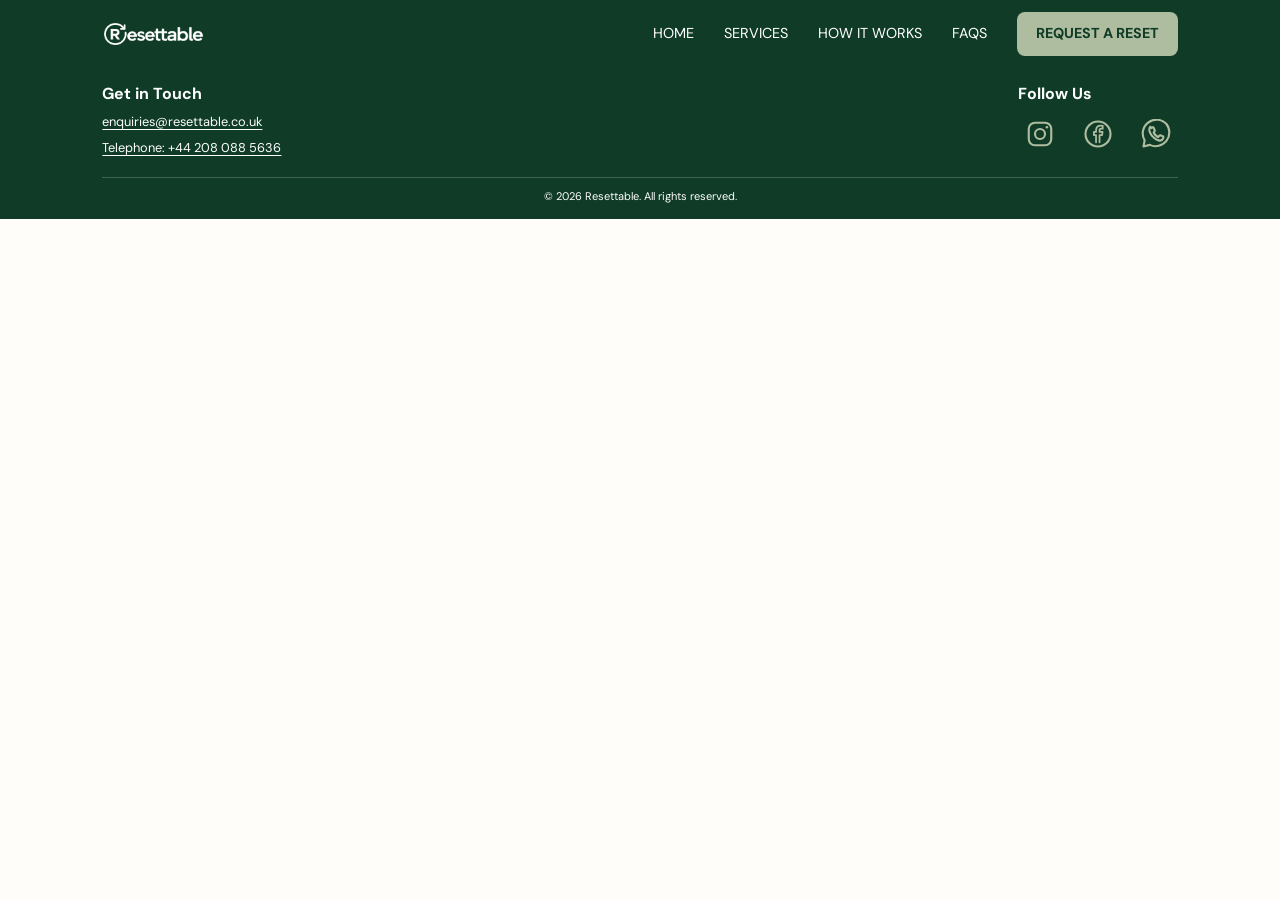
==== commit 6f90249b: "Temporarily hide app promotion pending custom domain" ====
--- a/get-the-app.html
+++ b/get-the-app.html
@@ -43,12 +43,12 @@
     <a href="./#services">Services</a>
     <a href="./#process">How it works</a>
     <a href="./#faq">FAQs</a>
-    <a href="get-the-app.html" aria-current="page">Resettable App</a>
+    <a hidden data-app-promotion-hidden href="get-the-app.html" aria-current="page">Resettable App</a>
     <a class="nav-button" href="./#request">Request a Reset</a>
   </nav>
 </header>
 <main id="top" tabindex="-1">
-  <section class="app-intro app-page" aria-labelledby="app-page-title">
+  <section hidden data-app-promotion-hidden class="app-intro app-page" aria-labelledby="app-page-title">
     <div class="app-intro-heading">
       <svg class="app-intro-icon" viewBox="0 0 48 48" aria-hidden="true" focusable="false">
         <rect x="10" y="4" width="28" height="40" rx="7"></rect>
--- a/styles.css
+++ b/styles.css
@@ -3919,3 +3919,27 @@
   .site-footer-contact .footer-columns{grid-template-columns:minmax(0,1fr);gap:18px}
   .site-footer-contact .footer-social{justify-self:start}
 }
+
+/* Use a high-contrast green focus ring in the light app sections. */
+.phase4-site .app-intro a:focus-visible,
+.phase4-site .app-intro summary:focus-visible{outline-color:var(--deep)}
+
+/* Keep app integration controls readable against the existing dark panel. */
+@media(prefers-color-scheme:dark){
+  .app-intro h1,
+  .app-intro h2,
+  .app-intro .app-intro-eyebrow,
+  .app-intro summary{color:var(--sage-light)}
+  .app-intro .app-intro-icon{stroke:var(--sage-light)}
+  .app-intro .app-intro-button{color:var(--sage-light);border-color:var(--sage-light)}
+  .app-intro .app-intro-button:hover,
+  .app-intro .dark-button{background:var(--sage-light);color:var(--deep)}
+  .app-intro .app-intro-install,
+  .app-intro details,
+  .app-intro .app-page-services{border-top-color:var(--sage)}
+  .phase4-site .app-intro a:focus-visible,
+  .phase4-site .app-intro summary:focus-visible{outline-color:var(--sage-light)}
+}
+
+/* Temporary app promotion pause: remove attributes to restore original layout. */
+[hidden][data-app-promotion-hidden]{display:none !important}
